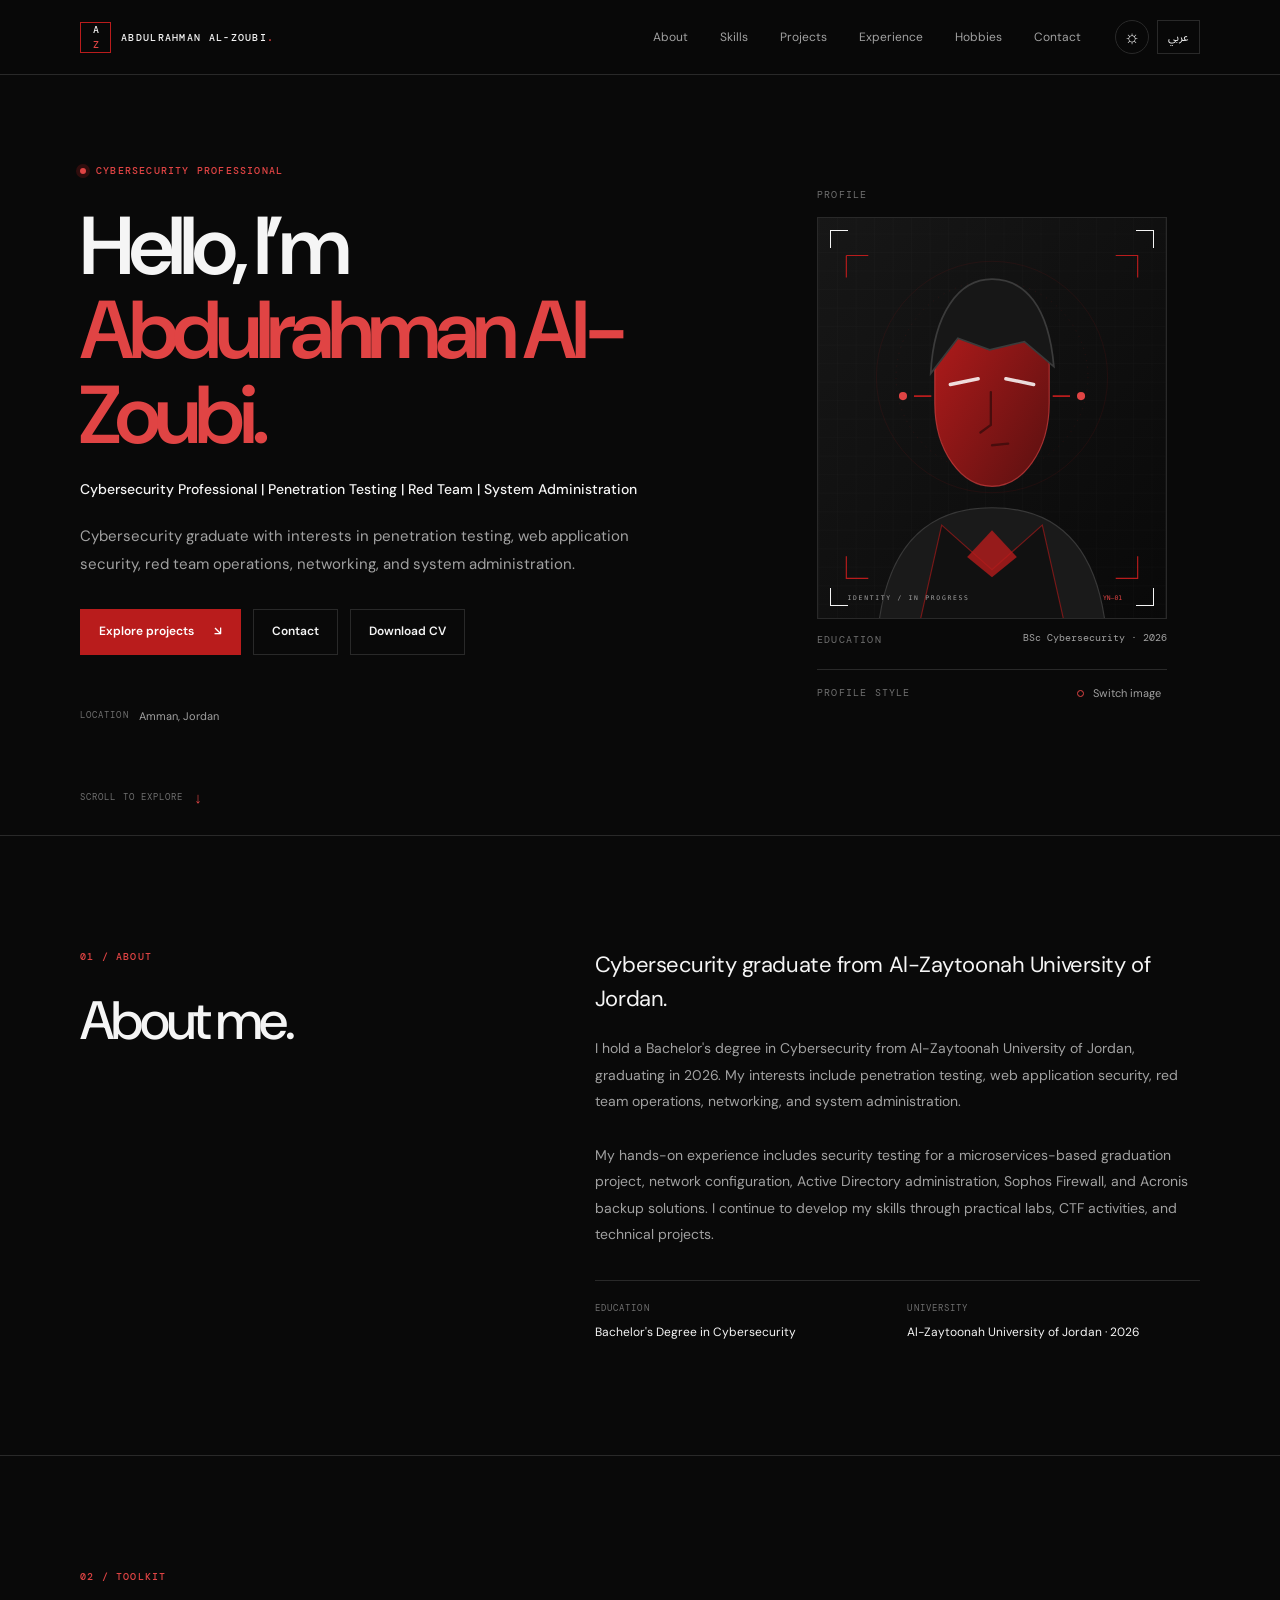
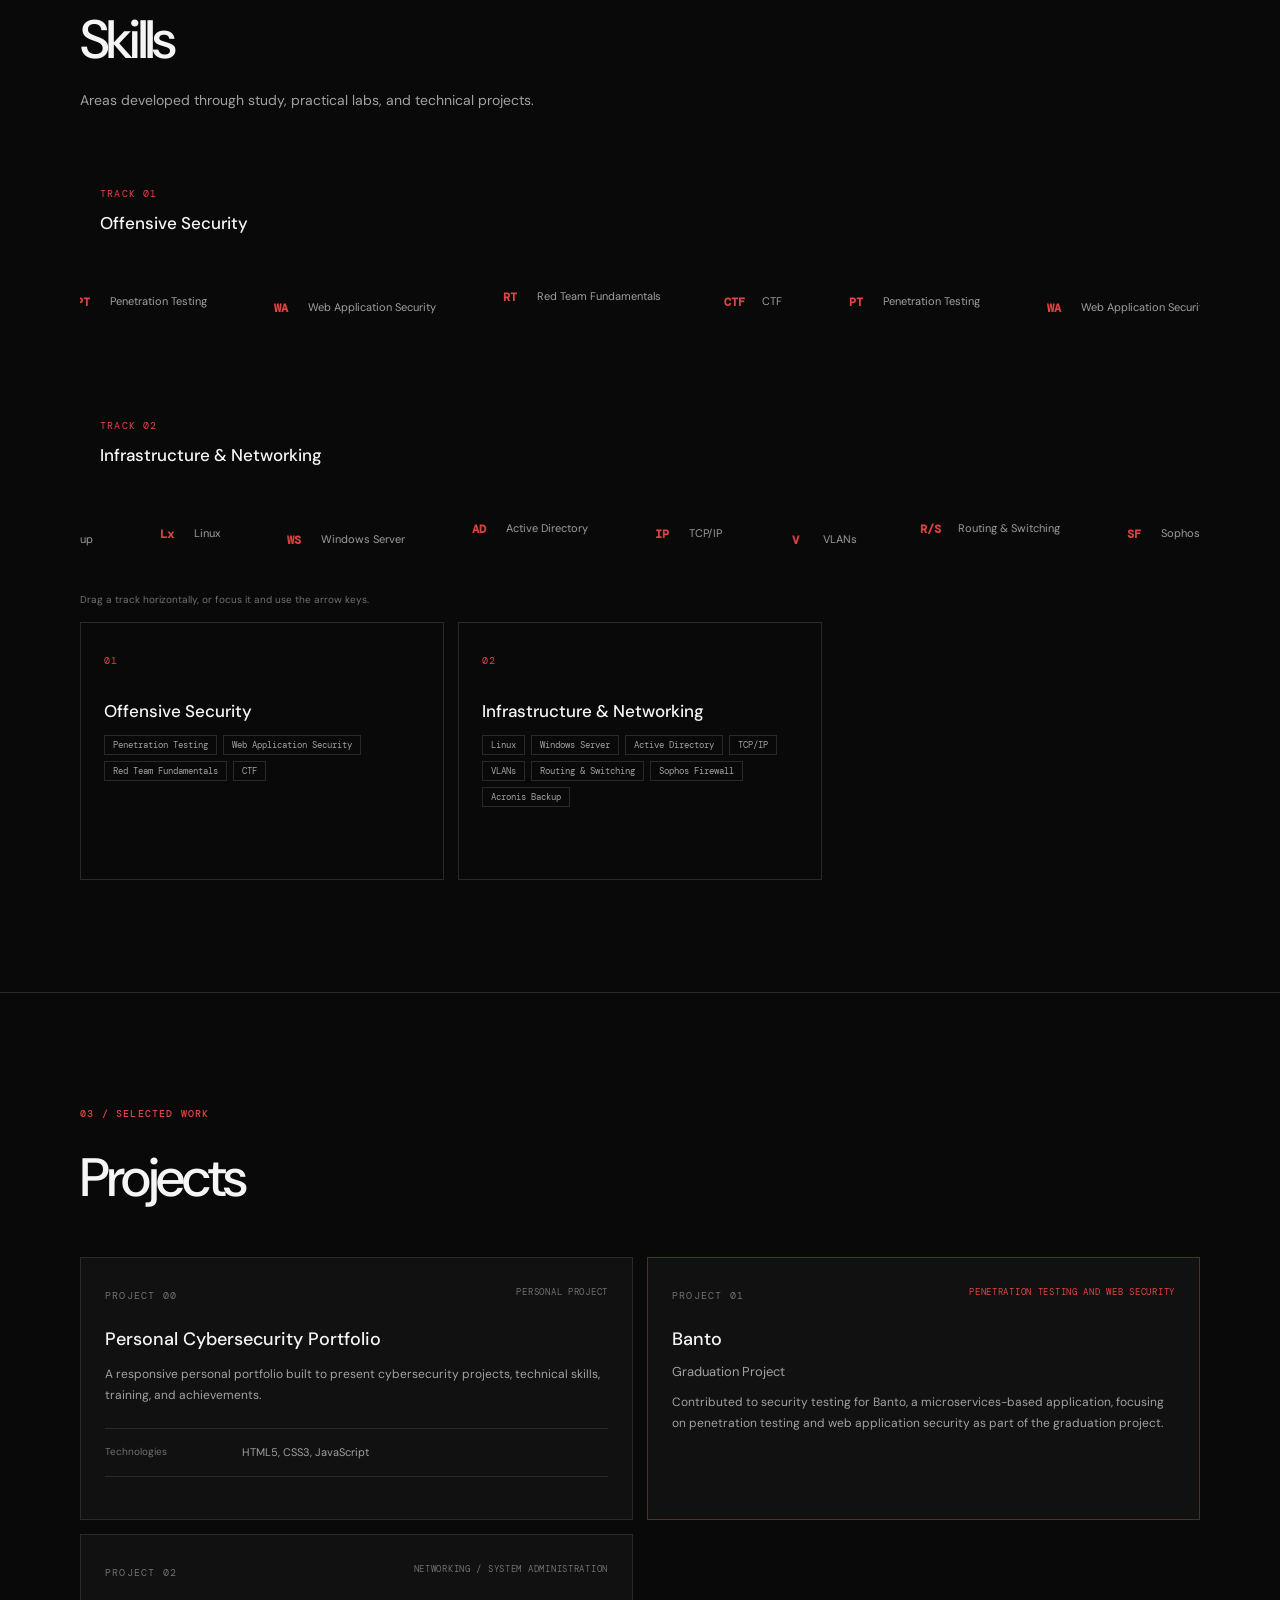
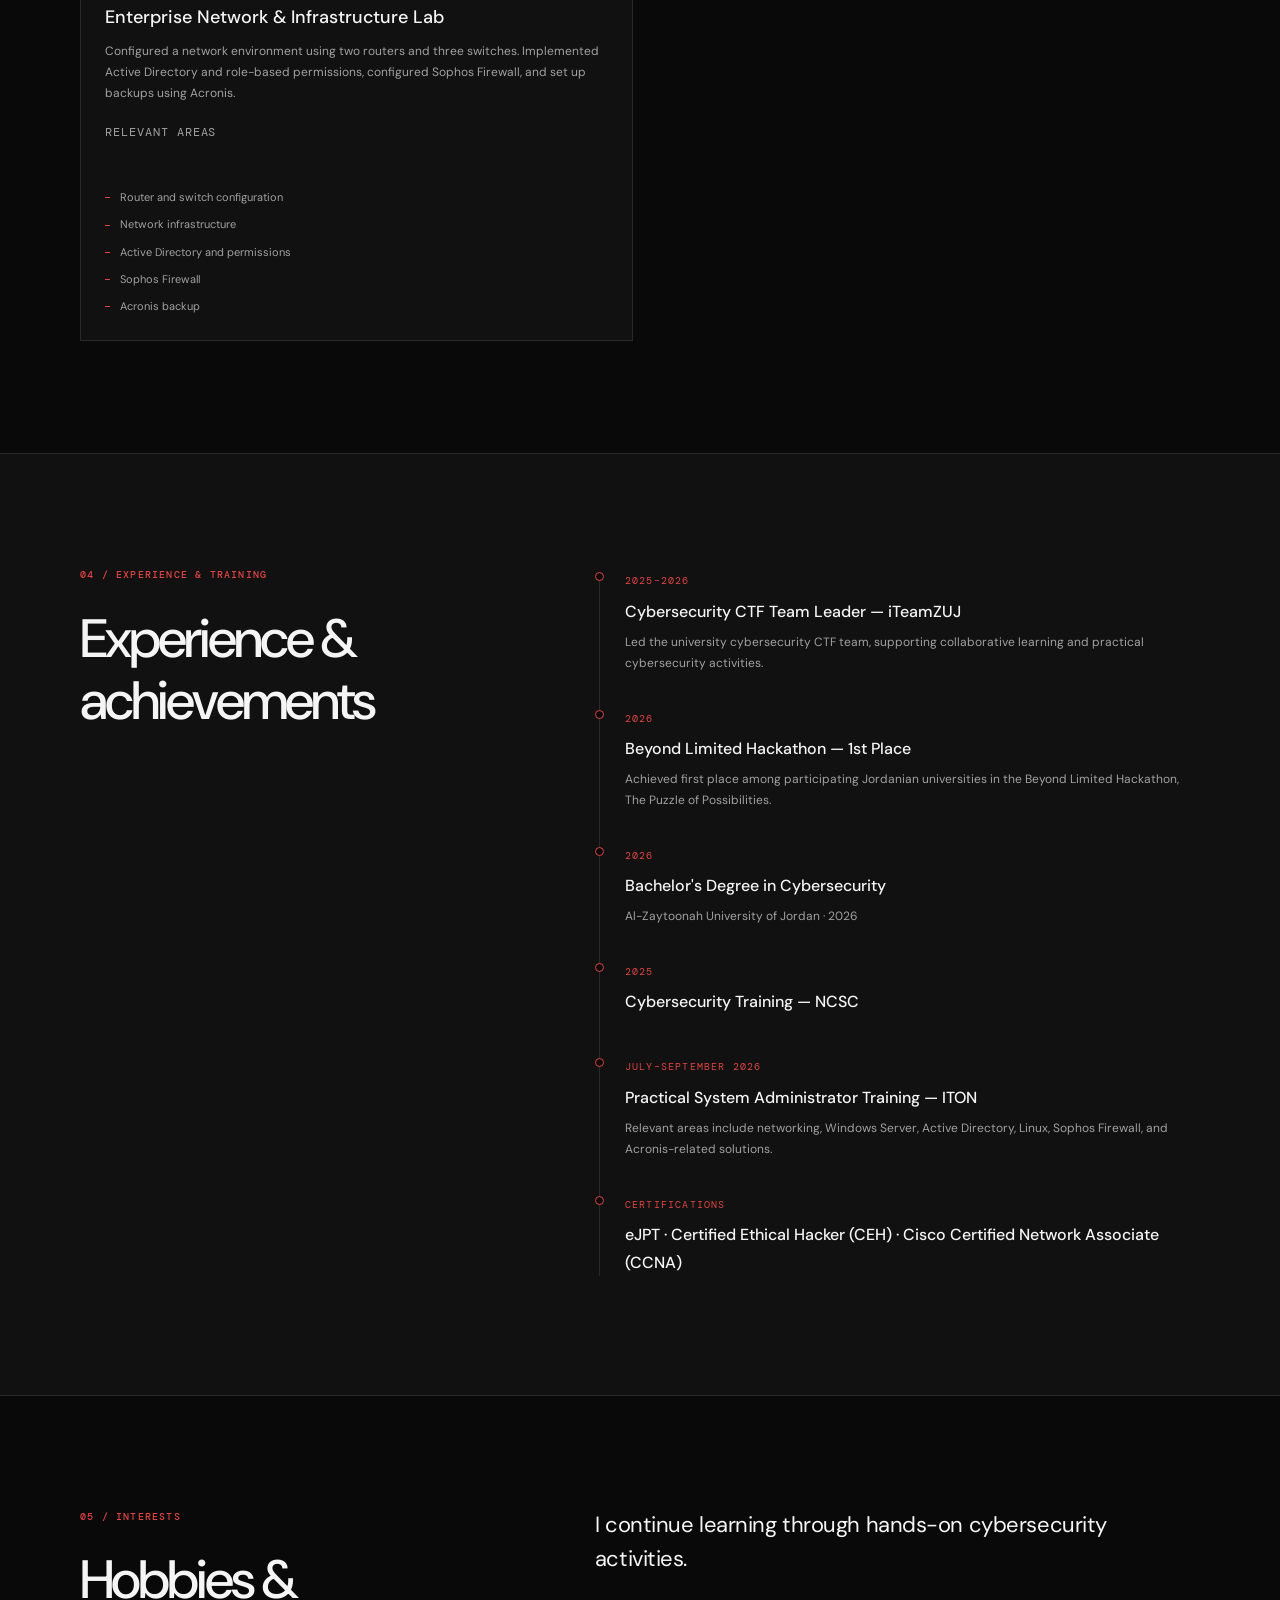
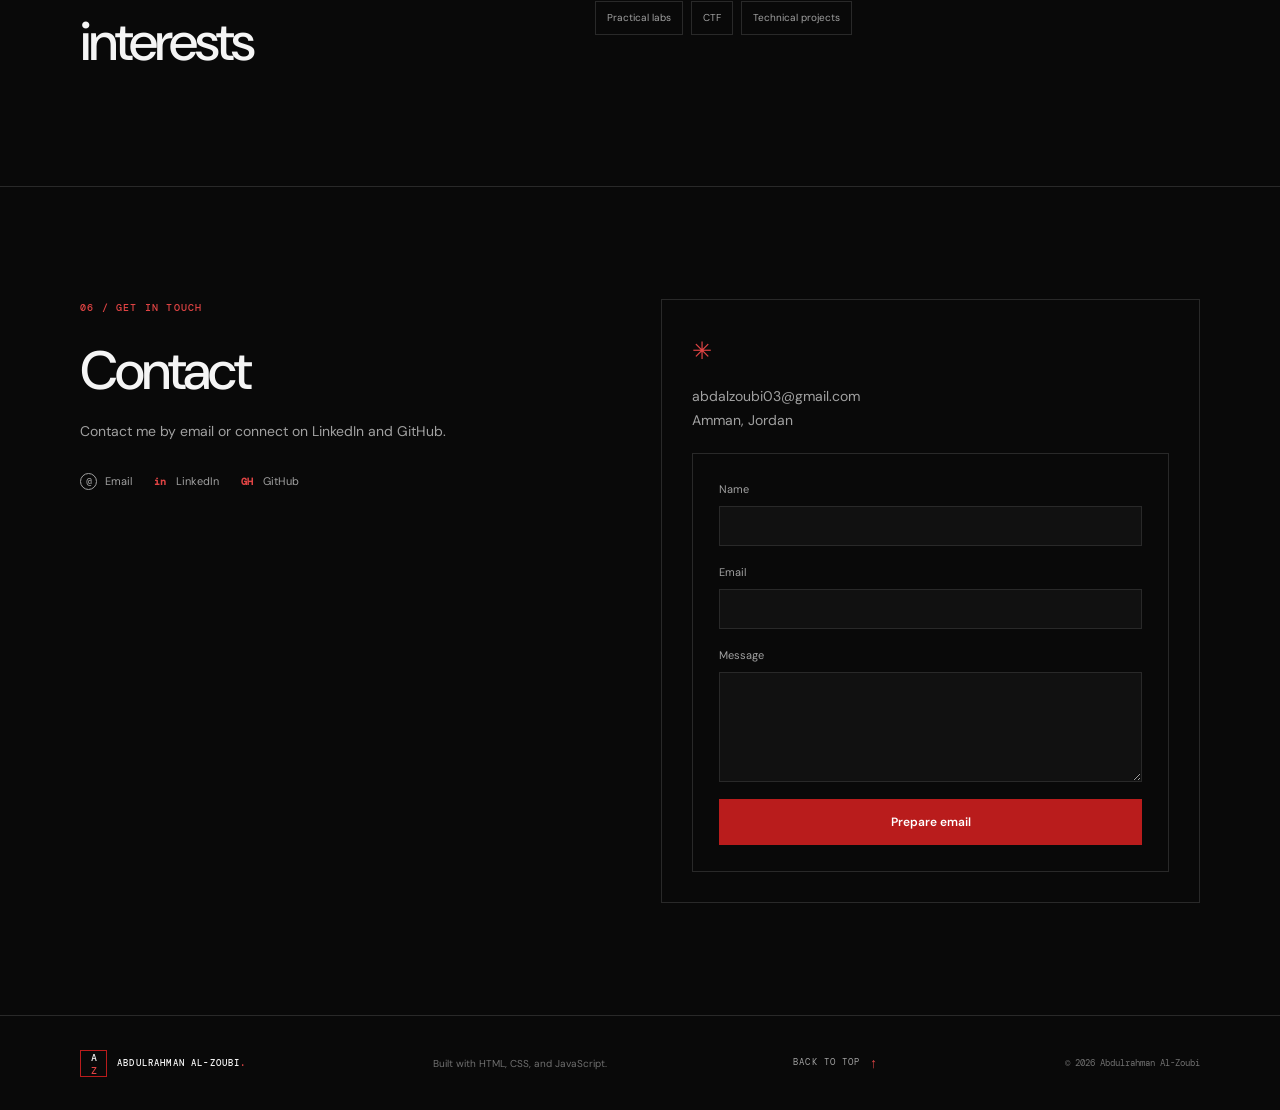
==== ex00/index.html @ 611a0368 "Update project files" ====
<!doctype html>
<html lang="en" dir="ltr" data-theme="dark">
<head>
  <meta charset="UTF-8"><meta name="viewport" content="width=device-width, initial-scale=1"><meta name="theme-color" content="#090909">
  <meta name="description" content="Abdulrahman Al-Zoubi — Cybersecurity Professional focused on penetration testing, red team, and system administration.">
  <title>Abdulrahman Al-Zoubi | Cybersecurity Professional</title>
  <link rel="preconnect" href="https://fonts.googleapis.com"><link rel="preconnect" href="https://fonts.gstatic.com" crossorigin>
  <link href="https://fonts.googleapis.com/css2?family=DM+Mono:wght@400;500&family=DM+Sans:wght@400;500;600;700&family=Noto+Sans+Arabic:wght@400;500;600;700&display=swap" rel="stylesheet"><link rel="stylesheet" href="style.css"><script src="script.js" defer></script>
</head>
<body>
  <a class="skip-link" href="#main" data-i18n="skip">Skip to content</a>
  <header class="site-header"><div class="container nav-wrap">
    <a class="brand" href="#home" aria-label="Abdulrahman Al-Zoubi, home" data-i18n-aria="homeLabel"><span class="brand-mark">A<span>Z</span></span><span class="brand-name">ABDULRAHMAN AL-ZOUBI<span class="brand-dot">.</span></span></a>
    <button class="menu-toggle" type="button" aria-expanded="false" aria-controls="primary-nav" aria-label="Open navigation"><span></span><span></span></button>
    <nav class="primary-nav" id="primary-nav" aria-label="Main navigation" data-i18n-aria="navLabel"><a href="#about" data-i18n="navAbout">About</a><a href="#skills" data-i18n="navSkills">Skills</a><a href="#projects" data-i18n="navProjects">Projects</a><a href="#experience" data-i18n="navExperience">Experience</a><a href="#hobbies" data-i18n="navHobbies">Hobbies</a><a href="#contact" data-i18n="navContact">Contact</a></nav>
    <div class="nav-actions"><button class="icon-button theme-toggle" type="button" aria-label="Switch color theme" title="Switch color theme"><span class="theme-icon" aria-hidden="true">☼</span></button><button class="language-toggle" type="button" aria-label="Switch language to Arabic"><span class="language-code">عربي</span></button></div>
  </div></header>
  <main id="main">
    <section class="hero section" id="home"><div class="container hero-grid"><div class="hero-copy">
      <p class="eyebrow"><span class="status-dot"></span><span data-i18n="heroEyebrow">CYBERSECURITY PROFESSIONAL</span></p>
      <h1><span data-i18n="heroHello">Hello, I’m</span><br><span class="accent-text">Abdulrahman Al-Zoubi<span class="accent-dot">.</span></span></h1>
      <p class="hero-role" data-i18n="heroRole">Cybersecurity Professional | Penetration Testing | Red Team | System Administration</p>
      <p class="hero-intro" data-i18n="heroIntro">Cybersecurity graduate with interests in penetration testing, web application security, red team operations, networking, and system administration.</p>
      <div class="hero-actions"><a class="button button-primary" href="#projects"><span data-i18n="ctaProjects">Explore projects</span><span aria-hidden="true">↘</span></a><a class="button button-quiet" href="#contact" data-i18n="ctaContact">Contact</a><a class="button button-quiet" href="assets/Abdulrahman_AlZoubi_CV.pdf" download data-i18n="ctaCv">Download CV</a></div>
      <div class="hero-meta"><span class="mono-label" data-i18n="locationLabel">LOCATION</span><span data-i18n="location">Amman, Jordan</span></div>
    </div><div class="hero-visual"><div class="visual-topline"><span class="mono-label">PROFILE</span></div><div class="portrait-frame"><span class="frame-corner corner-tl"></span><span class="frame-corner corner-tr"></span><span class="frame-corner corner-bl"></span><span class="frame-corner corner-br"></span><img class="profile-image" src="assets/avatar.svg" alt="Abstract geometric crimson cybersecurity avatar" data-i18n-alt="avatarAlt"></div><div class="visual-bottomline"><span class="mono-label" data-i18n="educationLabel">EDUCATION</span><span data-i18n="degreeShort">BSc Cybersecurity · 2026</span></div><div class="profile-controls" aria-label="Profile illustration controls" data-i18n-aria="profileControlsLabel"><span class="profile-controls-label mono-label" data-i18n="profileStyle">PROFILE STYLE</span><button class="profile-switch" type="button" aria-label="Change profile image" title="Change profile image"><span class="switch-indicator"></span><span data-i18n="switchImage">Switch image</span></button></div></div></div><a class="scroll-cue mono-label" href="#about"><span data-i18n="scroll">SCROLL TO EXPLORE</span><span aria-hidden="true">↓</span></a></section>
    <section class="section section-border" id="about"><div class="container section-grid"><div class="section-heading"><p class="eyebrow" data-i18n="aboutOverline">01 / ABOUT</p><h2 data-i18n="aboutTitle">About me.</h2></div><div class="section-content"><p class="lead" data-i18n="aboutLead">Cybersecurity graduate from Al-Zaytoonah University of Jordan.</p><p data-i18n="aboutBody">I hold a Bachelor's degree in Cybersecurity from Al-Zaytoonah University of Jordan, graduating in 2026. My interests include penetration testing, web application security, red team operations, networking, and system administration.<br><br>My hands-on experience includes security testing for a microservices-based graduation project, network configuration, Active Directory administration, Sophos Firewall, and Acronis backup solutions. I continue to develop my skills through practical labs, CTF activities, and technical projects.</p><div class="about-facts"><div><span class="fact-label mono-label" data-i18n="educationLabel">EDUCATION</span><span data-i18n="degree">Bachelor's Degree in Cybersecurity</span></div><div><span class="fact-label mono-label" data-i18n="universityLabel">UNIVERSITY</span><span data-i18n="university">Al-Zaytoonah University of Jordan · 2026</span></div></div></div></div></section>
    <section class="section section-border" id="skills"><div class="container"><div class="section-heading wide-heading"><p class="eyebrow" data-i18n="skillsOverline">02 / TOOLKIT</p><h2 data-i18n="skillsTitle">Skills</h2><p class="section-intro" data-i18n="skillsIntro">Areas developed through study, practical labs, and technical projects.</p></div>
      <div class="skill-track-group"><div class="track-heading"><div><span class="track-index mono-label">TRACK 01</span><h3 data-i18n="trackOffensive">Offensive Security</h3></div></div><div class="marquee-window" tabindex="0" role="region" aria-label="Offensive security skills" aria-description="Drag horizontally or use the left and right arrow keys." data-i18n-aria="marqueeOffensive" data-i18n-aria-description="marqueeHelp"><div class="marquee-track marquee-forward"><div class="marquee-loop"><ul class="marquee-items"><li><span class="tool-mark" aria-hidden="true">PT</span><span data-i18n="skillPentest">Penetration Testing</span></li><li><span class="tool-mark" aria-hidden="true">WA</span><span data-i18n="skillWeb">Web Application Security</span></li><li><span class="tool-mark" aria-hidden="true">RT</span><span data-i18n="skillRedTeam">Red Team Fundamentals</span></li><li><span class="tool-mark" aria-hidden="true">CTF</span><span>CTF</span></li></ul><ul class="marquee-items" aria-hidden="true"><li><span class="tool-mark">PT</span><span data-i18n="skillPentest">Penetration Testing</span></li><li><span class="tool-mark">WA</span><span data-i18n="skillWeb">Web Application Security</span></li><li><span class="tool-mark">RT</span><span data-i18n="skillRedTeam">Red Team Fundamentals</span></li><li><span class="tool-mark">CTF</span><span>CTF</span></li></ul></div></div></div></div>
      <div class="skill-track-group"><div class="track-heading"><div><span class="track-index mono-label">TRACK 02</span><h3 data-i18n="trackInfrastructure">Infrastructure &amp; Networking</h3></div></div><div class="marquee-window" tabindex="0" role="region" aria-label="Infrastructure and networking skills" aria-description="Drag horizontally or use the left and right arrow keys." data-i18n-aria="marqueeInfrastructure" data-i18n-aria-description="marqueeHelp"><div class="marquee-track marquee-reverse"><div class="marquee-loop"><ul class="marquee-items"><li><span class="tool-mark" aria-hidden="true">Lx</span><span>Linux</span></li><li><span class="tool-mark" aria-hidden="true">WS</span><span>Windows Server</span></li><li><span class="tool-mark" aria-hidden="true">AD</span><span>Active Directory</span></li><li><span class="tool-mark" aria-hidden="true">IP</span><span>TCP/IP</span></li><li><span class="tool-mark" aria-hidden="true">V</span><span>VLANs</span></li><li><span class="tool-mark" aria-hidden="true">R/S</span><span data-i18n="routing">Routing &amp; Switching</span></li><li><span class="tool-mark" aria-hidden="true">SF</span><span>Sophos Firewall</span></li><li><span class="tool-mark" aria-hidden="true">AC</span><span>Acronis Backup</span></li></ul><ul class="marquee-items" aria-hidden="true"><li><span class="tool-mark">Lx</span><span>Linux</span></li><li><span class="tool-mark">WS</span><span>Windows Server</span></li><li><span class="tool-mark">AD</span><span>Active Directory</span></li><li><span class="tool-mark">IP</span><span>TCP/IP</span></li><li><span class="tool-mark">V</span><span>VLANs</span></li><li><span class="tool-mark">R/S</span><span data-i18n="routing">Routing &amp; Switching</span></li><li><span class="tool-mark">SF</span><span>Sophos Firewall</span></li><li><span class="tool-mark">AC</span><span>Acronis Backup</span></li></ul></div></div></div></div><p class="marquee-help" data-i18n="marqueeVisibleHelp">Drag a track horizontally, or focus it and use the arrow keys.</p><div class="skill-grid"><article class="skill-card"><span class="card-number mono-label">01</span><h3 data-i18n="trackOffensive">Offensive Security</h3><ul class="tag-list"><li data-i18n="skillPentest">Penetration Testing</li><li data-i18n="skillWeb">Web Application Security</li><li data-i18n="skillRedTeam">Red Team Fundamentals</li><li>CTF</li></ul></article><article class="skill-card"><span class="card-number mono-label">02</span><h3 data-i18n="trackInfrastructure">Infrastructure &amp; Networking</h3><ul class="tag-list"><li>Linux</li><li>Windows Server</li><li>Active Directory</li><li>TCP/IP</li><li>VLANs</li><li data-i18n="routing">Routing &amp; Switching</li><li>Sophos Firewall</li><li>Acronis Backup</li></ul></article></div></div></section>
    <section class="section section-border" id="projects"><div class="container"><div class="section-heading wide-heading"><p class="eyebrow" data-i18n="projectsOverline">03 / SELECTED WORK</p><h2 data-i18n="projectsTitle">Projects</h2></div><div class="project-grid">
      <article class="project-card"><div class="project-card-top"><span class="project-id mono-label">PROJECT 00</span><span class="project-status" data-i18n="personalProject">PERSONAL PROJECT</span></div><h3 data-i18n="portfolioProject">Personal Cybersecurity Portfolio</h3><p data-i18n="portfolioDescription">A responsive personal portfolio built to present cybersecurity projects, technical skills, training, and achievements.</p><dl class="project-details"><div><dt data-i18n="technologyLabel">Technologies</dt><dd>HTML5, CSS3, JavaScript</dd></div></dl></article>
      <article class="project-card project-card-featured"><div class="project-card-top"><span class="project-id mono-label">PROJECT 01</span><span class="project-status project-current" data-i18n="bantoCategory">PENETRATION TESTING AND WEB SECURITY</span></div><h3>Banto <span class="project-subtitle" data-i18n="graduationProject">Graduation Project</span></h3><p data-i18n="bantoDescription">Contributed to security testing for Banto, a microservices-based application, focusing on penetration testing and web application security as part of the graduation project.</p></article>
      <article class="project-card"><div class="project-card-top"><span class="project-id mono-label">PROJECT 02</span><span class="project-status" data-i18n="networkCategory">NETWORKING / SYSTEM ADMINISTRATION</span></div><h3 data-i18n="networkProjectTitle">Enterprise Network &amp; Infrastructure Lab</h3><p data-i18n="networkDescription">Configured a network environment using two routers and three switches. Implemented Active Directory and role-based permissions, configured Sophos Firewall, and set up backups using Acronis.</p><p class="project-label" data-i18n="projectHighlights">Relevant areas</p><ul class="project-highlights"><li data-i18n="routerHighlight">Router and switch configuration</li><li data-i18n="infrastructureHighlight">Network infrastructure</li><li data-i18n="directoryHighlight">Active Directory and permissions</li><li>Sophos Firewall</li><li>Acronis backup</li></ul></article>
    </div></div></section>
    <section class="section section-border section-muted" id="experience"><div class="container section-grid"><div class="section-heading"><p class="eyebrow" data-i18n="journeyOverline">04 / EXPERIENCE &amp; TRAINING</p><h2 data-i18n="journeyTitle">Experience &amp; achievements</h2></div><div class="section-content journey-content">
      <div class="journey-block"><span class="journey-marker"></span><div><span class="journey-date mono-label">2025–2026</span><h3 data-i18n="ctfTitle">Cybersecurity CTF Team Leader — iTeamZUJ</h3><p data-i18n="ctfDescription">Led the university cybersecurity CTF team, supporting collaborative learning and practical cybersecurity activities.</p></div></div>
      <div class="journey-block"><span class="journey-marker"></span><div><span class="journey-date mono-label">2026</span><h3 data-i18n="hackathonTitle">Beyond Limited Hackathon — 1st Place</h3><p data-i18n="hackathonDescription">Achieved first place among participating Jordanian universities in the Beyond Limited Hackathon, The Puzzle of Possibilities.</p></div></div>
      <div class="journey-block"><span class="journey-marker"></span><div><span class="journey-date mono-label">2026</span><h3 data-i18n="degree">Bachelor's Degree in Cybersecurity</h3><p data-i18n="university">Al-Zaytoonah University of Jordan</p></div></div>
      <div class="journey-block"><span class="journey-marker"></span><div><span class="journey-date mono-label">2025</span><h3 data-i18n="ncscTitle">Cybersecurity Training — NCSC</h3></div></div>
      <div class="journey-block"><span class="journey-marker"></span><div><span class="journey-date mono-label">JULY–SEPTEMBER 2026</span><h3 data-i18n="itonTitle">Practical System Administrator Training — ITON</h3><p data-i18n="itonDescription">Relevant areas include networking, Windows Server, Active Directory, Linux, Sophos Firewall, and Acronis-related solutions.</p></div></div>
      <div class="journey-block"><span class="journey-marker"></span><div><span class="journey-date mono-label" data-i18n="certifications">CERTIFICATIONS</span><h3>eJPT · Certified Ethical Hacker (CEH) · Cisco Certified Network Associate (CCNA)</h3></div></div>
    </div></div></section>
    <section class="section section-border" id="hobbies"><div class="container section-grid"><div class="section-heading"><p class="eyebrow" data-i18n="hobbiesOverline">05 / INTERESTS</p><h2 data-i18n="hobbiesTitle">Hobbies &amp; interests</h2></div><div class="section-content"><p class="lead" data-i18n="hobbiesLead">I continue learning through hands-on cybersecurity activities.</p><div class="interest-list"><span data-i18n="hobbyLabs">Practical labs</span><span>CTF</span><span data-i18n="hobbyProjects">Technical projects</span></div></div></div></section>
    <section class="section section-border contact-section" id="contact"><div class="container contact-grid"><div class="contact-copy"><p class="eyebrow" data-i18n="contactOverline">06 / GET IN TOUCH</p><h2 data-i18n="contactTitle">Contact</h2><p data-i18n="contactIntro">Contact me by email or connect on LinkedIn and GitHub.</p><div class="social-links"><a href="mailto:abdalzoubi03@gmail.com"><span class="email-mark" aria-hidden="true">@</span><span>Email</span></a><a href="https://linkedin.com/in/abdulrahman-alzoubi-97ab2528b" target="_blank" rel="noopener noreferrer"><span class="social-mark" aria-hidden="true">in</span><span>LinkedIn</span></a><a href="https://github.com/AbdulrahmanAlzoubi" target="_blank" rel="noopener noreferrer"><span class="social-mark" aria-hidden="true">GH</span><span>GitHub</span></a></div></div><div class="contact-panel"><span class="panel-mark" aria-hidden="true">✳</span><p><a href="mailto:abdalzoubi03@gmail.com">abdalzoubi03@gmail.com</a><br><span data-i18n="location">Amman, Jordan</span></p><form class="contact-form" id="contact-form"><div class="form-row"><label for="contact-name" data-i18n="formName">Name</label><input id="contact-name" name="name" autocomplete="name" required></div><div class="form-row"><label for="contact-email" data-i18n="formEmail">Email</label><input id="contact-email" name="email" type="email" autocomplete="email" required></div><div class="form-row"><label for="contact-message" data-i18n="formMessage">Message</label><textarea id="contact-message" name="message" required></textarea></div><button class="button button-primary form-submit" type="submit" data-i18n="formSend">Prepare email</button></form></div></div></section>
  </main>
  <footer class="site-footer"><div class="container footer-inner"><a class="brand footer-brand" href="#home"><span class="brand-mark">A<span>Z</span></span><span class="brand-name">ABDULRAHMAN AL-ZOUBI<span class="brand-dot">.</span></span></a><p data-i18n="footerText">Built with HTML, CSS, and JavaScript.</p><a class="back-top mono-label" href="#home"><span data-i18n="backTop">BACK TO TOP</span><span aria-hidden="true">↑</span></a><span class="copyright">© <span id="current-year"></span> Abdulrahman Al-Zoubi</span></div></footer>
</body></html>
---- ex00/style.css ----
:root {
  color-scheme: dark;
  --bg: #090909;
  --surface: #111111;
  --surface-raised: #1a1a1a;
  --text: #f5f5f5;
  --muted: #a1a1a1;
  --dim: #707070;
  --accent: #b91c1c;
  --accent-bright: #e04444;
  --border: #292929;
  --font-body: "DM Sans", "Noto Sans Arabic", sans-serif;
  --font-mono: "DM Mono", monospace;
  --container: 1120px;
}

html[data-theme="light"] {
  color-scheme: light;
  --bg: #f5f3f0;
  --surface: #ffffff;
  --surface-raised: #eeeae6;
  --text: #171717;
  --muted: #57534e;
  --dim: #77716a;
  --accent: #a71919;
  --accent-bright: #c02b2b;
  --border: #ddd8d1;
}

* { box-sizing: border-box; }
html { scroll-behavior: smooth; scroll-padding-top: 84px; }
body { margin: 0; background: var(--bg); color: var(--text); font-family: var(--font-body); font-size: 15px; line-height: 1.75; transition: background-color .25s ease, color .25s ease; }
body, button, input, textarea { font-family: var(--font-body); }
button, a { -webkit-tap-highlight-color: transparent; }
a { color: inherit; text-decoration: none; }
button { color: inherit; }
::selection { color: #fff; background: var(--accent); }
.container { width: min(var(--container), calc(100% - 56px)); margin-inline: auto; }
.section { position: relative; padding-block: 112px; }
.section-border { border-top: 1px solid var(--border); }
.section-muted { background: var(--surface); }
.mono-label, .eyebrow { font-family: var(--font-mono); font-size: 10px; letter-spacing: .12em; }
.eyebrow { margin: 0 0 24px; color: var(--accent-bright); font-weight: 500; }
.accent-text { color: var(--accent-bright); }
.skip-link { position: fixed; top: 10px; left: 10px; z-index: 100; padding: 8px 14px; background: var(--accent); color: #fff; transform: translateY(-150%); }
.skip-link:focus { transform: translateY(0); }
:focus-visible { outline: 2px solid var(--accent-bright); outline-offset: 4px; }

.site-header { position: sticky; top: 0; z-index: 20; border-bottom: 1px solid var(--border); background: color-mix(in srgb, var(--bg) 93%, transparent); backdrop-filter: blur(14px); }
.nav-wrap { min-height: 74px; display: flex; align-items: center; justify-content: space-between; gap: 34px; }
.brand { display: inline-flex; align-items: center; gap: 10px; flex: 0 0 auto; }
.brand-mark { width: 31px; height: 31px; display: grid; place-items: center; border: 1px solid var(--accent); color: var(--text); font: 500 10px var(--font-mono); letter-spacing: -.1em; }
.brand-mark span { color: var(--accent-bright); }
.brand-name { font: 500 10px var(--font-mono); letter-spacing: .13em; }
.brand-dot, .accent-dot { color: var(--accent-bright); }
.primary-nav { display: flex; align-items: center; justify-content: center; gap: clamp(16px, 2.5vw, 34px); margin-inline-start: auto; }
.primary-nav a { color: var(--muted); font-size: 12px; transition: color .2s ease; }
.primary-nav a:hover, .primary-nav a:focus-visible { color: var(--text); }
.nav-actions { display: flex; align-items: center; gap: 8px; }
.icon-button, .language-toggle, .menu-toggle { border: 1px solid var(--border); background: transparent; cursor: pointer; transition: border-color .2s ease, color .2s ease, background .2s ease; }
.icon-button { display: grid; width: 34px; height: 34px; place-items: center; border-radius: 50%; }
.theme-icon { font-size: 18px; line-height: 1; }
.language-toggle { height: 34px; padding: 0 10px; font-size: 11px; }
.icon-button:hover, .language-toggle:hover { border-color: var(--accent); color: var(--accent-bright); }
.menu-toggle { display: none; }

.hero { min-height: min(760px, calc(100svh - 74px)); display: flex; align-items: center; padding-block: 72px 94px; }
.hero-grid { display: grid; grid-template-columns: 1.15fr .85fr; align-items: center; gap: clamp(56px, 11vw, 150px); }
.hero-copy { max-width: 640px; }
.hero-copy .eyebrow { display: flex; align-items: center; gap: 10px; }
.status-dot { width: 6px; height: 6px; border-radius: 50%; background: var(--accent-bright); box-shadow: 0 0 0 4px color-mix(in srgb, var(--accent) 22%, transparent); }
h1, h2, h3, p { margin-top: 0; }
h1 { margin-bottom: 20px; font-size: clamp(52px, 7vw, 82px); line-height: 1.03; letter-spacing: -.065em; font-weight: 600; }
.hero-role { display: flex; flex-wrap: wrap; gap: 9px; margin-bottom: 20px; color: var(--text); font-size: 14px; font-weight: 500; }
.role-divider { color: var(--accent-bright); }
.hero-intro { max-width: 550px; margin-bottom: 30px; color: var(--muted); font-size: 15px; line-height: 1.9; }
.hero-actions { display: flex; flex-wrap: wrap; gap: 12px; }
.button { display: inline-flex; min-height: 46px; align-items: center; justify-content: center; gap: 20px; border: 1px solid transparent; padding: 0 18px; font-size: 12px; font-weight: 600; cursor: pointer; transition: transform .2s ease, background-color .2s ease, border-color .2s ease; }
.button:hover { transform: translateY(-2px); }
.button-primary { background: var(--accent); color: #fff; }
.button-primary:hover { background: var(--accent-bright); }
.button-quiet { border-color: var(--border); color: var(--text); }
.button-quiet:hover { border-color: var(--muted); }
.hero-meta { display: flex; flex-wrap: wrap; align-items: center; gap: 10px; margin-top: 52px; color: var(--muted); font-size: 11px; }
.hero-meta .mono-label { color: var(--dim); font-size: 9px; }
.meta-separator { color: var(--accent-bright); }
.hero-visual { width: min(100%, 350px); justify-self: center; }
.visual-topline, .visual-bottomline { display: flex; justify-content: space-between; color: var(--dim); }
.visual-topline { margin-bottom: 13px; }
.visual-index { font: 10px var(--font-mono); }
.portrait-frame { position: relative; aspect-ratio: .87; overflow: hidden; border: 1px solid var(--border); background: var(--surface-raised); }
.profile-image { display: block; width: 100%; height: 100%; object-fit: cover; transition: opacity .2s ease, transform .45s ease; }
.portrait-frame:hover .profile-image { transform: scale(1.025); }
.frame-corner { position: absolute; z-index: 1; width: 18px; height: 18px; border-color: var(--accent-bright); }
.corner-tl { top: 12px; left: 12px; border-top: 1px solid; border-left: 1px solid; }
.corner-tr { top: 12px; right: 12px; border-top: 1px solid; border-right: 1px solid; }
.corner-bl { bottom: 12px; left: 12px; border-bottom: 1px solid; border-left: 1px solid; }
.corner-br { right: 12px; bottom: 12px; border-right: 1px solid; border-bottom: 1px solid; }
.portrait-caption { position: absolute; right: 17px; bottom: 18px; left: 17px; color: #fff; text-shadow: 0 1px 5px #000; }
.visual-bottomline { margin-top: 12px; }
.visual-bottomline span:last-child { color: var(--muted); font: 10px var(--font-mono); }
.profile-controls { display: flex; align-items: center; justify-content: space-between; margin-top: 21px; padding-top: 14px; border-top: 1px solid var(--border); }
.profile-controls-label { color: var(--dim); }
.profile-switch { display: inline-flex; align-items: center; gap: 9px; border: 0; background: none; color: var(--muted); font-size: 11px; cursor: pointer; }
.profile-switch:hover { color: var(--text); }
.switch-indicator { width: 7px; height: 7px; border: 1px solid var(--accent-bright); border-radius: 50%; }
.profile-switch[aria-pressed="true"] .switch-indicator { background: var(--accent-bright); }
.scroll-cue { position: absolute; bottom: 24px; left: max(28px, calc((100% - var(--container)) / 2)); display: flex; gap: 10px; align-items: center; color: var(--dim); font-size: 9px; }
.scroll-cue span:last-child { color: var(--accent-bright); font-size: 15px; }

.section-grid { display: grid; grid-template-columns: .78fr 1.22fr; gap: clamp(40px, 10vw, 140px); }
.section-heading h2, .wide-heading h2, .beyond-grid h2, .contact-copy h2 { margin: 0; font-size: clamp(36px, 5vw, 54px); line-height: 1.15; letter-spacing: -.055em; font-weight: 500; }
.section-content { max-width: 650px; }
.lead { margin-bottom: 19px; color: var(--text); font-size: clamp(18px, 2.1vw, 22px); line-height: 1.55; letter-spacing: -.02em; }
.section-content > p:not(.lead), .beyond-grid > div > p:not(.lead) { color: var(--muted); font-size: 14px; line-height: 1.9; }
.about-facts { display: grid; grid-template-columns: 1fr 1fr; gap: 20px; margin-top: 32px; padding-top: 20px; border-top: 1px solid var(--border); }
.about-facts div { display: grid; gap: 5px; color: var(--text); font-size: 12px; }
.fact-label { color: var(--dim); font-size: 9px; }
.about-interests { margin-top: 24px; }
.wide-heading { max-width: 650px; margin-bottom: 48px; }
.wide-heading .section-intro { max-width: 570px; margin: 17px 0 0; color: var(--muted); font-size: 14px; }
.skill-grid { display: grid; grid-template-columns: repeat(3, 1fr); gap: 14px; }
.skill-card { min-height: 258px; padding: 23px; border: 1px solid var(--border); background: var(--bg); transition: border-color .2s ease, transform .2s ease; }
.skill-card:hover { transform: translateY(-3px); border-color: color-mix(in srgb, var(--accent) 65%, var(--border)); }
.card-number { color: var(--accent-bright); }
.skill-card h3 { margin: 24px 0 9px; font-size: 17px; font-weight: 500; }
.skill-card p { min-height: 68px; margin-bottom: 18px; color: var(--muted); font-size: 12px; line-height: 1.75; }
.tag-list { display: flex; flex-wrap: wrap; gap: 6px; margin: 0; padding: 0; list-style: none; }
.tag-list li { padding: 3px 8px; border: 1px solid var(--border); color: var(--muted); font: 9px var(--font-mono); }
.skills-note { display: flex; gap: 10px; align-items: center; margin: 20px 0 0; color: var(--dim); font-size: 11px; }
.note-mark { display: inline-grid; width: 16px; height: 16px; place-items: center; border: 1px solid var(--border); border-radius: 50%; font: 10px var(--font-mono); }
.skill-track-group { margin-top: 32px; overflow: hidden; }
.track-heading { display: flex; align-items: center; justify-content: space-between; gap: 18px; padding: 18px 20px 14px; }
.track-heading h3 { margin: 4px 0 0; font-size: 17px; font-weight: 500; }
.track-index { color: var(--accent-bright); }
.candidate-label { color: var(--dim); font: 9px var(--font-mono); letter-spacing: .07em; text-align: end; }
.marquee-window { overflow: hidden; padding-block: 8px 18px; cursor: grab; touch-action: pan-y; user-select: none; -webkit-user-select: none; }
.marquee-window.is-dragging { cursor: grabbing; }
.marquee-window { background: transparent; border: 0; }
.marquee-window.is-dragging { user-select: none; -webkit-user-select: none; }
.marquee-window:focus-visible { outline-offset: -3px; }
.marquee-track { width: max-content; }
.marquee-loop { display: flex; width: max-content; will-change: transform; }
.marquee-items { display: flex; flex: 0 0 auto; align-items: center; gap: 48px; margin: 0; padding: 0 24px; list-style: none; }
.marquee-items li { min-width: 0; height: 82px; display: flex; align-items: center; gap: 12px; padding: 0 5px; color: var(--muted); font-size: 11px; white-space: nowrap; }
.marquee-items li:nth-child(3n) { transform: translateY(-5px); }
.marquee-items li:nth-child(3n + 2) { transform: translateY(6px); }
.marquee-items img, .tool-mark { width: 31px; height: 31px; flex: 0 0 31px; object-fit: contain; pointer-events: none; -webkit-user-drag: none; }
.marquee-items li:nth-child(2n) img { width: 25px; height: 25px; flex-basis: 25px; }
.marquee-items li:nth-child(3n) img { width: 36px; height: 36px; flex-basis: 36px; }
.tool-mark { display: grid; place-items: center; border: 0; color: var(--accent-bright); font: 600 12px var(--font-mono); }
.marquee-help { margin: -2px 0 14px; color: var(--dim); font-size: 10px; }
.skills-evidence { margin-top: 28px; padding-top: 16px; border-top: 1px solid var(--border); }
.skills-evidence h3 { margin: 0 0 8px; font-size: 13px; font-weight: 500; }
.confirmed-tech-list { display: flex; flex-wrap: wrap; gap: 14px 24px; margin: 0; padding: 0; list-style: none; }
.confirmed-tech-list li { color: var(--text); font: 11px var(--font-mono); }
.skills-evidence p { margin: 10px 0 0; color: var(--dim); font-size: 10px; }
.project-list { border-top: 1px solid var(--border); }
.project-row { display: grid; grid-template-columns: 130px 1fr auto; gap: 24px; align-items: start; padding: 28px 0; border-bottom: 1px solid var(--border); transition: padding .2s ease; }
.project-row:hover { padding-inline: 8px; }
.project-id { padding-top: 5px; color: var(--dim); }
.project-info h3 { margin: 0 0 6px; font-size: 18px; font-weight: 500; }
.project-info p { max-width: 640px; margin: 0 0 14px; color: var(--muted); font-size: 12px; }
.project-status { max-width: 62%; padding-top: 4px; color: var(--dim); font: 9px/1.5 var(--font-mono); letter-spacing: .08em; text-align: end; }
.project-current { color: var(--accent-bright); }
.project-grid { display: grid; grid-template-columns: repeat(2, minmax(0, 1fr)); gap: 14px; }
.project-card { min-width: 0; padding: 24px; border: 1px solid var(--border); background: var(--surface); transition: border-color .2s ease, transform .2s ease; }
.project-card:hover { transform: translateY(-3px); border-color: color-mix(in srgb, var(--accent) 65%, var(--border)); }
.project-card-featured { border-color: color-mix(in srgb, var(--accent) 45%, var(--border)); }
.project-card-top { display: flex; align-items: flex-start; justify-content: space-between; gap: 16px; margin-bottom: 20px; }
.project-card h3 { margin: 0 0 8px; font-size: 18px; font-weight: 500; }
.project-card > p { min-height: 44px; margin: 0 0 20px; color: var(--muted); font-size: 12px; }
.project-details { display: grid; gap: 12px; margin: 0 0 18px; padding: 14px 0; border-block: 1px solid var(--border); }
.project-details div { display: grid; grid-template-columns: 125px 1fr; gap: 12px; }
.project-details dt { color: var(--dim); font-size: 10px; }
.project-details dd { margin: 0; color: var(--muted); font-size: 11px; }
.project-links { display: flex; flex-wrap: wrap; gap: 12px; margin-top: 18px; color: var(--dim); font-size: 10px; }
.project-links a, .project-links span { text-decoration: underline; text-decoration-color: var(--border); text-underline-offset: 3px; }
.project-link-placeholder { text-decoration-style: dashed !important; }
.project-subtitle { display: block; margin-top: 5px; color: var(--muted); font-size: 13px; font-weight: 400; letter-spacing: 0; }
.project-highlights { display: grid; gap: 8px; margin: 0; padding: 0; list-style: none; }
.project-highlights li { position: relative; padding-inline-start: 15px; color: var(--muted); font-size: 11px; }
.project-highlights li::before { position: absolute; top: .85em; inset-inline-start: 0; width: 5px; height: 1px; background: var(--accent-bright); content: ""; }
.project-label { margin: 19px 0 8px; color: var(--dim); font: 9px var(--font-mono); letter-spacing: .08em; text-transform: uppercase; }
.journey-content { position: relative; }
.journey-content::before { position: absolute; top: 7px; bottom: 7px; left: 4px; width: 1px; background: var(--border); content: ""; }
.journey-block { position: relative; display: grid; grid-template-columns: 10px 1fr; gap: 20px; padding-bottom: 30px; }
.journey-block:last-child { padding-bottom: 0; }
.journey-marker { z-index: 1; width: 9px; height: 9px; margin-top: 6px; border: 1px solid var(--accent-bright); border-radius: 50%; background: var(--bg); }
.marker-empty { border-color: var(--dim); }
.journey-date { color: var(--accent-bright); }
.journey-block h3 { margin: 5px 0 6px; font-size: 16px; font-weight: 500; }
.journey-block p { margin: 0; color: var(--muted); font-size: 12px; }
.beyond-grid { display: grid; grid-template-columns: .9fr 1.1fr; gap: clamp(40px, 10vw, 140px); }
.beyond-grid h2 { max-width: 400px; }
.interest-list { display: flex; flex-wrap: wrap; gap: 8px; margin-top: 25px; }
.interest-list span { padding: 7px 11px; border: 1px solid var(--border); color: var(--muted); font-size: 10px; }

.contact-grid { display: grid; grid-template-columns: .9fr 1.1fr; gap: clamp(50px, 11vw, 150px); }
.contact-copy > p:not(.eyebrow) { max-width: 420px; margin: 17px 0 28px; color: var(--muted); font-size: 14px; }
.social-links { display: flex; flex-wrap: wrap; gap: 19px; }
.social-links a, .social-links .social-item { display: inline-flex; align-items: center; gap: 8px; color: var(--muted); font-size: 11px; }
.social-links img { width: 17px; height: 17px; object-fit: contain; }
.email-mark { display: inline-grid; width: 17px; height: 17px; place-items: center; border: 1px solid var(--muted); border-radius: 50%; font: 10px var(--font-mono); }
.social-links a:hover { color: var(--text); }
.social-mark { display: inline-grid; width: 17px; height: 17px; place-items: center; color: var(--accent-bright); font: 600 10px var(--font-mono); }
.contact-placeholder { margin-top: 20px; color: var(--dim); font-size: 11px; }
.contact-panel { display: flex; min-height: 230px; flex-direction: column; align-items: flex-start; justify-content: center; padding: 30px; border: 1px solid var(--border); background: var(--bg); }
.panel-mark { color: var(--accent-bright); font-size: 24px; }
.contact-panel p { max-width: 320px; margin: 12px 0 20px; color: var(--muted); font-size: 14px; }
.contact-form { width: 100%; padding: 26px; border: 1px solid var(--border); background: var(--bg); }
.form-row { display: grid; gap: 7px; margin-bottom: 17px; }
.form-row label { color: var(--muted); font-size: 11px; }
.form-row input, .form-row textarea { width: 100%; border: 1px solid var(--border); border-radius: 0; outline: 0; padding: 11px 12px; background: var(--surface); color: var(--text); font-size: 12px; transition: border-color .2s ease; }
.form-row textarea { min-height: 110px; resize: vertical; }
.form-row input:focus, .form-row textarea:focus { border-color: var(--accent); }
.form-row input::placeholder, .form-row textarea::placeholder { color: var(--dim); }
.form-submit { width: 100%; }
.form-note, .form-status { margin: 12px 0 0; color: var(--dim); font-size: 10px; line-height: 1.6; }
.form-status { color: var(--accent-bright); }
.site-footer { border-top: 1px solid var(--border); }
.footer-inner { min-height: 94px; display: flex; align-items: center; justify-content: space-between; gap: 20px; }
.footer-brand .brand-mark { width: 27px; height: 27px; }
.footer-brand .brand-name { font-size: 9px; }
.footer-inner > p { margin: 0; color: var(--dim); font-size: 10px; }
.back-top { display: inline-flex; align-items: center; gap: 9px; color: var(--muted); font-size: 9px; }
.back-top span:last-child { color: var(--accent-bright); font-size: 14px; }
.copyright { color: var(--dim); font: 9px var(--font-mono); }

[dir="rtl"] { --font-body: "Noto Sans Arabic", "DM Sans", sans-serif; }
[dir="rtl"] .hero-copy .eyebrow { flex-direction: row; }
[dir="rtl"] .hero-meta { direction: rtl; }
[dir="rtl"] .scroll-cue { right: max(28px, calc((100% - var(--container)) / 2)); left: auto; }
[dir="rtl"] .journey-content::before { right: 4px; left: auto; }
[dir="rtl"] .journey-block { grid-template-columns: 1fr 10px; }
[dir="rtl"] .journey-marker { grid-column: 2; grid-row: 1; }
[dir="rtl"] .journey-block > div { grid-column: 1; grid-row: 1; }
[dir="rtl"] .project-id, [dir="rtl"] .project-status, [dir="rtl"] .mono-label { letter-spacing: .04em; }
[dir="rtl"] .brand-name { letter-spacing: .04em; }
[dir="rtl"] .marquee-items { direction: rtl; }
[dir="rtl"] .track-heading { text-align: right; }
#about .section-content > p:not(.lead) { white-space: pre-line; }

@media (max-width: 850px) {
  .container { width: min(100% - 42px, var(--container)); }
  .nav-wrap { gap: 16px; }
  .primary-nav { gap: 16px; }
  .hero-grid { gap: 48px; }
  .section-grid, .beyond-grid, .contact-grid { gap: 48px; }
  .skill-grid { gap: 9px; }
  .skill-card { padding: 17px; }
  .project-row { grid-template-columns: 100px 1fr; }
  .project-status { grid-column: 2; }
  .project-grid { gap: 10px; }
  .project-card { padding: 18px; }
  .footer-inner { flex-wrap: wrap; padding-block: 22px; }
}

@media (max-width: 650px) {
  html { scroll-padding-top: 68px; }
  .container { width: calc(100% - 36px); }
  .section { padding-block: 78px; }
  .nav-wrap { min-height: 66px; }
  .menu-toggle { width: 34px; height: 34px; display: flex; flex-direction: column; align-items: center; justify-content: center; gap: 5px; margin-inline-start: auto; }
  .menu-toggle span { width: 14px; height: 1px; background: var(--text); }
  .primary-nav { position: absolute; top: 65px; right: 0; left: 0; display: none; align-items: stretch; gap: 0; padding: 10px 18px 16px; border-bottom: 1px solid var(--border); background: var(--bg); }
  .primary-nav.is-open { display: flex; flex-direction: column; }
  .primary-nav a { padding: 10px 0; border-bottom: 1px solid var(--border); font-size: 13px; }
  .primary-nav a:last-child { border-bottom: 0; }
  .nav-actions { gap: 6px; }
  .hero { min-height: unset; padding-block: 64px 88px; }
  .hero-grid { grid-template-columns: 1fr; gap: 48px; }
  h1 { font-size: clamp(52px, 14vw, 72px); }
  .hero-intro { font-size: 14px; }
  .hero-meta { margin-top: 32px; }
  .hero-visual { width: min(100%, 340px); }
  .scroll-cue { bottom: 24px; left: 18px; }
  .section-grid, .beyond-grid, .contact-grid { grid-template-columns: 1fr; gap: 30px; }
  .section-heading h2, .wide-heading h2, .beyond-grid h2, .contact-copy h2 { font-size: 42px; }
  .wide-heading { margin-bottom: 30px; }
  .skill-grid { grid-template-columns: 1fr; gap: 10px; }
  .skill-card { min-height: unset; padding: 21px; }
  .skill-card h3 { margin-top: 17px; }
  .skill-card p { min-height: unset; }
  .project-row { grid-template-columns: 1fr auto; gap: 9px 15px; padding: 22px 0; }
  .project-grid { grid-template-columns: 1fr; }
  .track-heading { align-items: flex-start; flex-direction: column; gap: 8px; padding-inline: 15px; }
  .candidate-label { text-align: start; }
  .marquee-items { gap: 32px; padding-inline: 18px; }
  .marquee-items li { height: 68px; font-size: 10px; }
  .marquee-items img, .tool-mark { width: 27px; height: 27px; flex-basis: 27px; }
  .project-id { grid-column: 1; }
  .project-status { grid-column: 2; grid-row: 1; }
  .project-info { grid-column: 1 / -1; }
  .project-info h3 { font-size: 16px; }
  .about-facts { gap: 12px; }
  .contact-form { padding: 19px; }
  .contact-panel { min-height: 190px; padding: 22px; }
  .footer-inner { display: grid; grid-template-columns: 1fr auto; gap: 15px; }
  .footer-inner > p { grid-column: 1 / -1; grid-row: 2; }
  .copyright { grid-column: 2; grid-row: 1; }
  .back-top { grid-column: 2; grid-row: 3; }
}

@media (prefers-reduced-motion: reduce) {
  html { scroll-behavior: auto; }
  .marquee-window { overflow-x: auto; }
  .marquee-items[aria-hidden="true"] { display: none; }
  *, *::before, *::after { transition-duration: .01ms !important; }
}
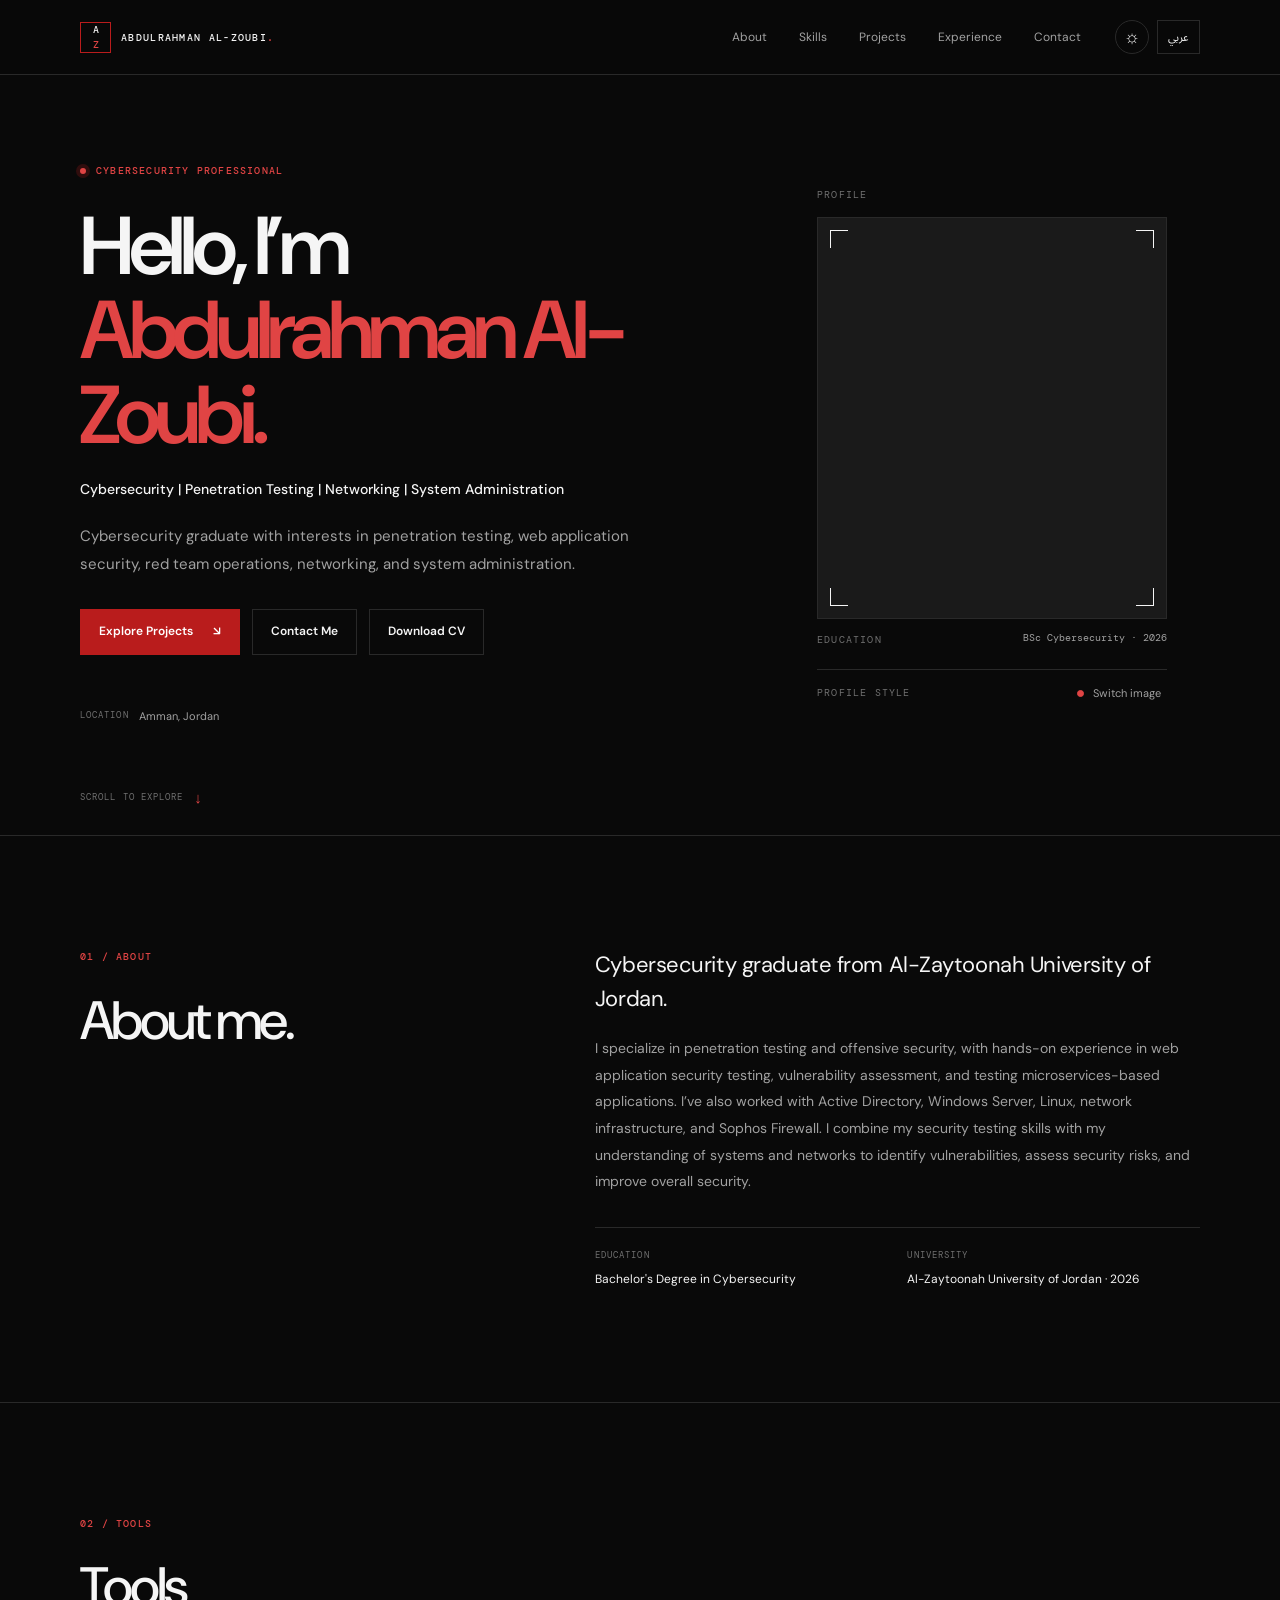
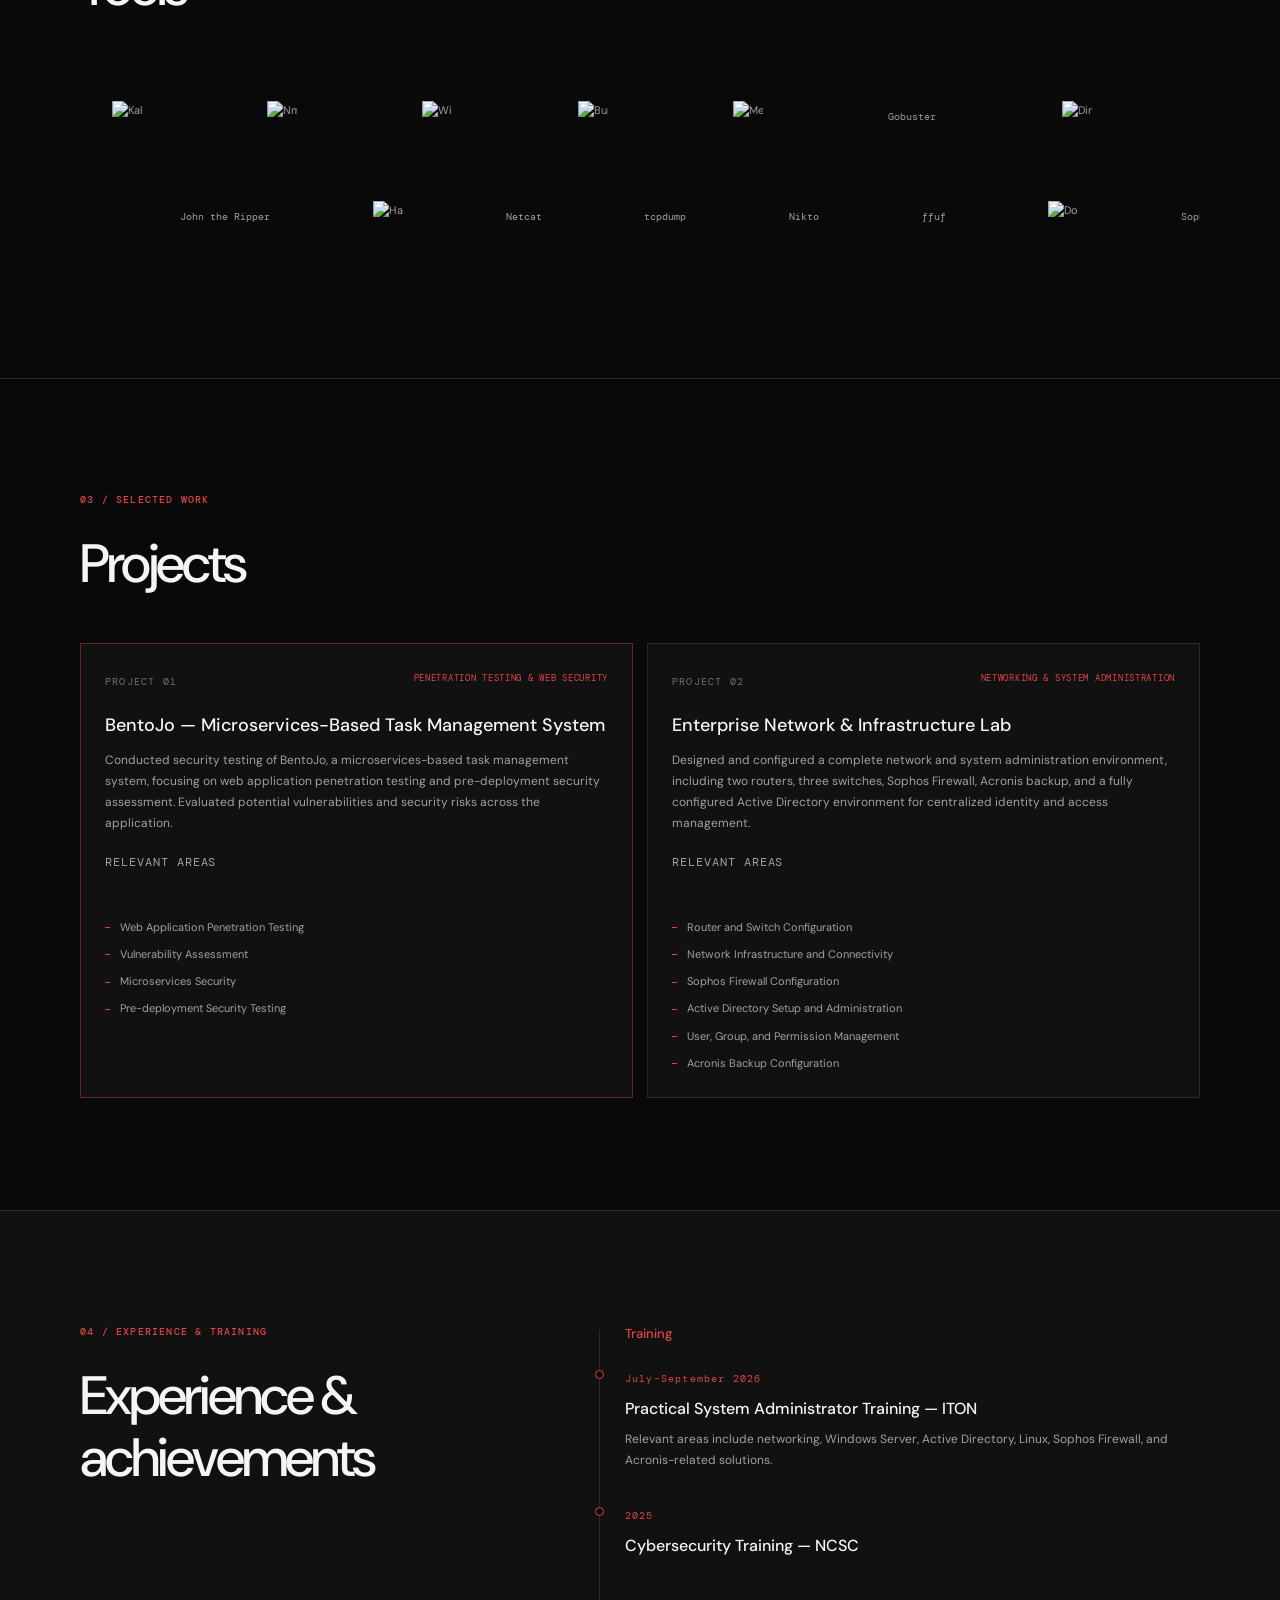
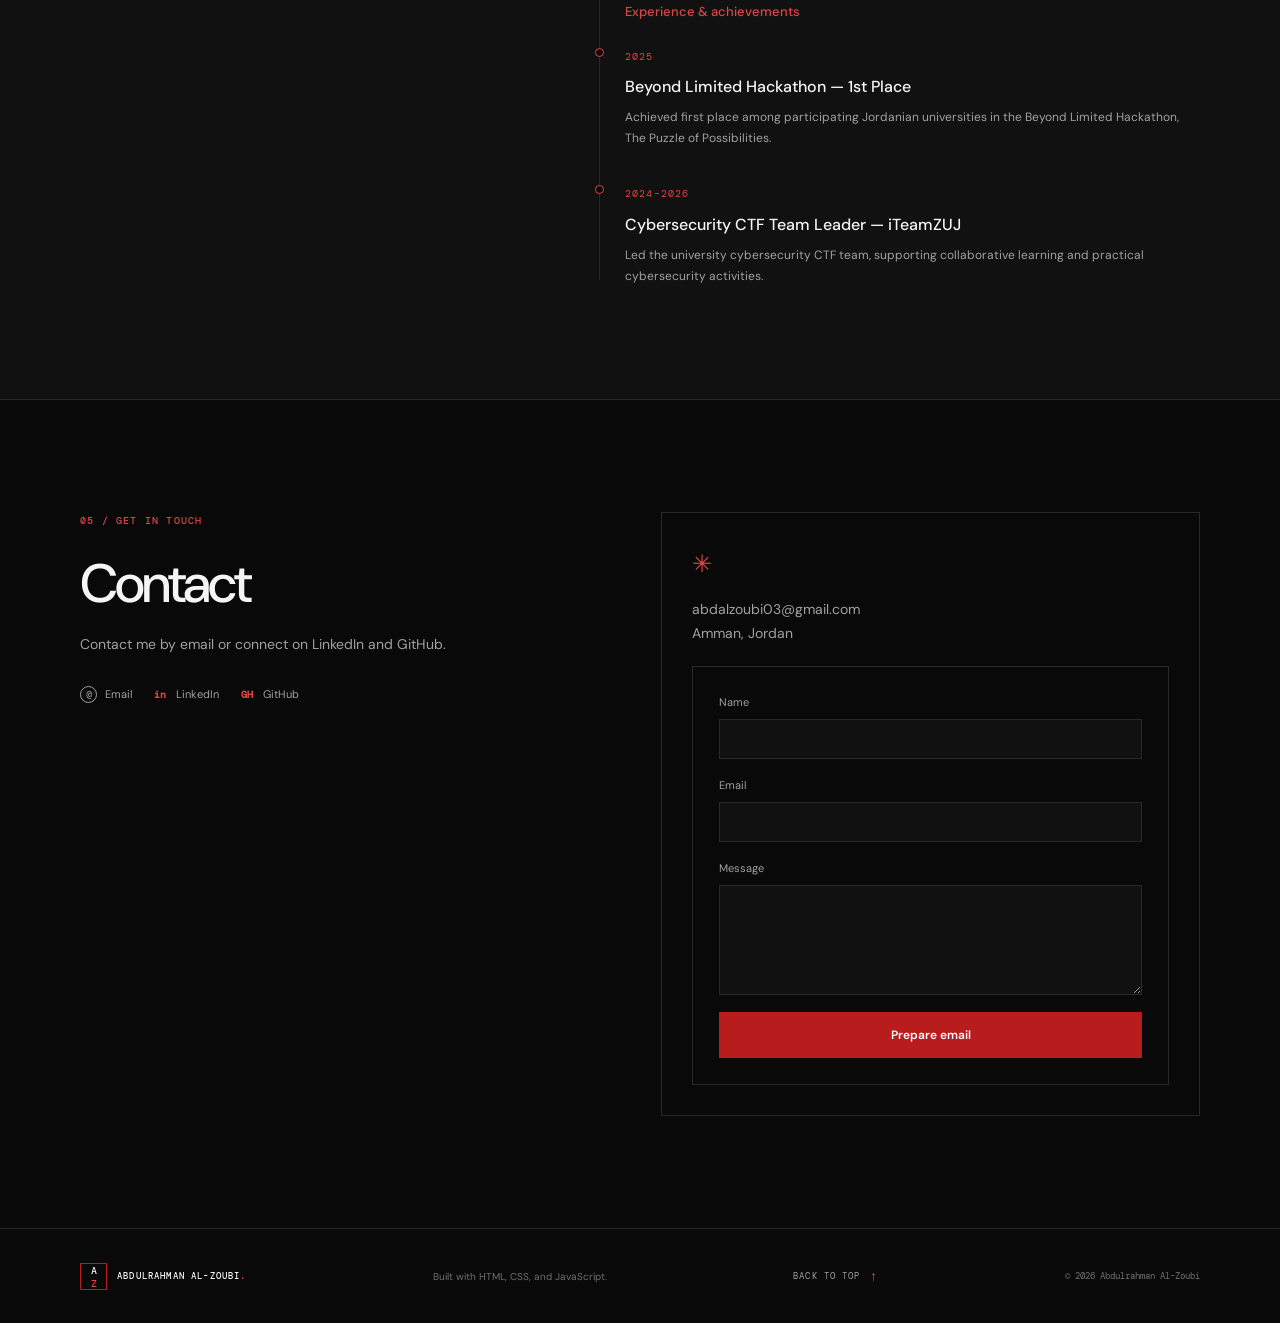
==== commit 0a2bc151: "Update portfolio" ====
--- a/ex00/index.html
+++ b/ex00/index.html
@@ -1,48 +1,581 @@
 <!doctype html>
 <html lang="en" dir="ltr" data-theme="dark">
+
 <head>
-  <meta charset="UTF-8"><meta name="viewport" content="width=device-width, initial-scale=1"><meta name="theme-color" content="#090909">
-  <meta name="description" content="Abdulrahman Al-Zoubi — Cybersecurity Professional focused on penetration testing, red team, and system administration.">
+  <meta charset="UTF-8">
+  <meta name="viewport" content="width=device-width, initial-scale=1">
+  <meta name="theme-color" content="#090909">
+
+  <meta name="description"
+    content="Abdulrahman Al-Zoubi — Cybersecurity Professional focused on penetration testing, red team, and system administration.">
+
   <title>Abdulrahman Al-Zoubi | Cybersecurity Professional</title>
-  <link rel="preconnect" href="https://fonts.googleapis.com"><link rel="preconnect" href="https://fonts.gstatic.com" crossorigin>
-  <link href="https://fonts.googleapis.com/css2?family=DM+Mono:wght@400;500&family=DM+Sans:wght@400;500;600;700&family=Noto+Sans+Arabic:wght@400;500;600;700&display=swap" rel="stylesheet"><link rel="stylesheet" href="style.css"><script src="script.js" defer></script>
+
+  <!-- Google Fonts -->
+  <link rel="preconnect" href="https://fonts.googleapis.com">
+  <link rel="preconnect" href="https://fonts.gstatic.com" crossorigin>
+
+  <link
+    href="https://fonts.googleapis.com/css2?family=DM+Mono:wght@400;500&family=DM+Sans:wght@400;500;600;700&family=Noto+Sans+Arabic:wght@400;500;600;700&display=swap"
+    rel="stylesheet">
+
+  <!-- CSS and JavaScript -->
+  <link rel="stylesheet" href="style.css">
+  <script src="script.js" defer></script>
 </head>
+
 <body>
-  <a class="skip-link" href="#main" data-i18n="skip">Skip to content</a>
-  <header class="site-header"><div class="container nav-wrap">
-    <a class="brand" href="#home" aria-label="Abdulrahman Al-Zoubi, home" data-i18n-aria="homeLabel"><span class="brand-mark">A<span>Z</span></span><span class="brand-name">ABDULRAHMAN AL-ZOUBI<span class="brand-dot">.</span></span></a>
-    <button class="menu-toggle" type="button" aria-expanded="false" aria-controls="primary-nav" aria-label="Open navigation"><span></span><span></span></button>
-    <nav class="primary-nav" id="primary-nav" aria-label="Main navigation" data-i18n-aria="navLabel"><a href="#about" data-i18n="navAbout">About</a><a href="#skills" data-i18n="navSkills">Skills</a><a href="#projects" data-i18n="navProjects">Projects</a><a href="#experience" data-i18n="navExperience">Experience</a><a href="#hobbies" data-i18n="navHobbies">Hobbies</a><a href="#contact" data-i18n="navContact">Contact</a></nav>
-    <div class="nav-actions"><button class="icon-button theme-toggle" type="button" aria-label="Switch color theme" title="Switch color theme"><span class="theme-icon" aria-hidden="true">☼</span></button><button class="language-toggle" type="button" aria-label="Switch language to Arabic"><span class="language-code">عربي</span></button></div>
-  </div></header>
+
+  <!-- Skip Link -->
+  <a class="skip-link" href="#main" data-i18n="skip">
+    Skip to content
+  </a>
+
+  <!-- ==================== HEADER ==================== -->
+  <header class="site-header">
+    <div class="container nav-wrap">
+
+      <a class="brand" href="#home" aria-label="Abdulrahman Al-Zoubi, home" data-i18n-aria="homeLabel">
+        <span class="brand-mark">
+          A<span>Z</span>
+        </span>
+
+        <span class="brand-name">
+          ABDULRAHMAN AL-ZOUBI<span class="brand-dot">.</span>
+        </span>
+      </a>
+
+      <!-- Mobile Navigation Toggle -->
+      <button class="menu-toggle" type="button" aria-expanded="false" aria-controls="primary-nav"
+        aria-label="Open navigation">
+        <span></span>
+        <span></span>
+      </button>
+
+      <!-- Main Navigation -->
+      <nav class="primary-nav" id="primary-nav" aria-label="Main navigation" data-i18n-aria="navLabel">
+        <a href="#about" data-i18n="navAbout">About</a>
+        <a href="#skills" data-i18n="navSkills">Skills</a>
+        <a href="#projects" data-i18n="navProjects">Projects</a>
+        <a href="#experience" data-i18n="navExperience">
+          Experience
+        </a>
+        <a href="#contact" data-i18n="navContact">Contact</a>
+      </nav>
+
+      <!-- Header Actions -->
+      <div class="nav-actions">
+
+        <button class="icon-button theme-toggle" type="button" aria-label="Switch color theme"
+          title="Switch color theme">
+          <span class="theme-icon" aria-hidden="true">☼</span>
+        </button>
+
+        <button class="language-toggle" type="button" aria-label="Switch language to Arabic">
+          <span class="language-code">عربي</span>
+        </button>
+
+      </div>
+    </div>
+  </header>
+
+  <!-- ==================== MAIN CONTENT ==================== -->
   <main id="main">
-    <section class="hero section" id="home"><div class="container hero-grid"><div class="hero-copy">
-      <p class="eyebrow"><span class="status-dot"></span><span data-i18n="heroEyebrow">CYBERSECURITY PROFESSIONAL</span></p>
-      <h1><span data-i18n="heroHello">Hello, I’m</span><br><span class="accent-text">Abdulrahman Al-Zoubi<span class="accent-dot">.</span></span></h1>
-      <p class="hero-role" data-i18n="heroRole">Cybersecurity Professional | Penetration Testing | Red Team | System Administration</p>
-      <p class="hero-intro" data-i18n="heroIntro">Cybersecurity graduate with interests in penetration testing, web application security, red team operations, networking, and system administration.</p>
-      <div class="hero-actions"><a class="button button-primary" href="#projects"><span data-i18n="ctaProjects">Explore projects</span><span aria-hidden="true">↘</span></a><a class="button button-quiet" href="#contact" data-i18n="ctaContact">Contact</a><a class="button button-quiet" href="assets/Abdulrahman_AlZoubi_CV.pdf" download data-i18n="ctaCv">Download CV</a></div>
-      <div class="hero-meta"><span class="mono-label" data-i18n="locationLabel">LOCATION</span><span data-i18n="location">Amman, Jordan</span></div>
-    </div><div class="hero-visual"><div class="visual-topline"><span class="mono-label">PROFILE</span></div><div class="portrait-frame"><span class="frame-corner corner-tl"></span><span class="frame-corner corner-tr"></span><span class="frame-corner corner-bl"></span><span class="frame-corner corner-br"></span><img class="profile-image" src="assets/avatar.svg" alt="Abstract geometric crimson cybersecurity avatar" data-i18n-alt="avatarAlt"></div><div class="visual-bottomline"><span class="mono-label" data-i18n="educationLabel">EDUCATION</span><span data-i18n="degreeShort">BSc Cybersecurity · 2026</span></div><div class="profile-controls" aria-label="Profile illustration controls" data-i18n-aria="profileControlsLabel"><span class="profile-controls-label mono-label" data-i18n="profileStyle">PROFILE STYLE</span><button class="profile-switch" type="button" aria-label="Change profile image" title="Change profile image"><span class="switch-indicator"></span><span data-i18n="switchImage">Switch image</span></button></div></div></div><a class="scroll-cue mono-label" href="#about"><span data-i18n="scroll">SCROLL TO EXPLORE</span><span aria-hidden="true">↓</span></a></section>
-    <section class="section section-border" id="about"><div class="container section-grid"><div class="section-heading"><p class="eyebrow" data-i18n="aboutOverline">01 / ABOUT</p><h2 data-i18n="aboutTitle">About me.</h2></div><div class="section-content"><p class="lead" data-i18n="aboutLead">Cybersecurity graduate from Al-Zaytoonah University of Jordan.</p><p data-i18n="aboutBody">I hold a Bachelor's degree in Cybersecurity from Al-Zaytoonah University of Jordan, graduating in 2026. My interests include penetration testing, web application security, red team operations, networking, and system administration.<br><br>My hands-on experience includes security testing for a microservices-based graduation project, network configuration, Active Directory administration, Sophos Firewall, and Acronis backup solutions. I continue to develop my skills through practical labs, CTF activities, and technical projects.</p><div class="about-facts"><div><span class="fact-label mono-label" data-i18n="educationLabel">EDUCATION</span><span data-i18n="degree">Bachelor's Degree in Cybersecurity</span></div><div><span class="fact-label mono-label" data-i18n="universityLabel">UNIVERSITY</span><span data-i18n="university">Al-Zaytoonah University of Jordan · 2026</span></div></div></div></div></section>
-    <section class="section section-border" id="skills"><div class="container"><div class="section-heading wide-heading"><p class="eyebrow" data-i18n="skillsOverline">02 / TOOLKIT</p><h2 data-i18n="skillsTitle">Skills</h2><p class="section-intro" data-i18n="skillsIntro">Areas developed through study, practical labs, and technical projects.</p></div>
-      <div class="skill-track-group"><div class="track-heading"><div><span class="track-index mono-label">TRACK 01</span><h3 data-i18n="trackOffensive">Offensive Security</h3></div></div><div class="marquee-window" tabindex="0" role="region" aria-label="Offensive security skills" aria-description="Drag horizontally or use the left and right arrow keys." data-i18n-aria="marqueeOffensive" data-i18n-aria-description="marqueeHelp"><div class="marquee-track marquee-forward"><div class="marquee-loop"><ul class="marquee-items"><li><span class="tool-mark" aria-hidden="true">PT</span><span data-i18n="skillPentest">Penetration Testing</span></li><li><span class="tool-mark" aria-hidden="true">WA</span><span data-i18n="skillWeb">Web Application Security</span></li><li><span class="tool-mark" aria-hidden="true">RT</span><span data-i18n="skillRedTeam">Red Team Fundamentals</span></li><li><span class="tool-mark" aria-hidden="true">CTF</span><span>CTF</span></li></ul><ul class="marquee-items" aria-hidden="true"><li><span class="tool-mark">PT</span><span data-i18n="skillPentest">Penetration Testing</span></li><li><span class="tool-mark">WA</span><span data-i18n="skillWeb">Web Application Security</span></li><li><span class="tool-mark">RT</span><span data-i18n="skillRedTeam">Red Team Fundamentals</span></li><li><span class="tool-mark">CTF</span><span>CTF</span></li></ul></div></div></div></div>
-      <div class="skill-track-group"><div class="track-heading"><div><span class="track-index mono-label">TRACK 02</span><h3 data-i18n="trackInfrastructure">Infrastructure &amp; Networking</h3></div></div><div class="marquee-window" tabindex="0" role="region" aria-label="Infrastructure and networking skills" aria-description="Drag horizontally or use the left and right arrow keys." data-i18n-aria="marqueeInfrastructure" data-i18n-aria-description="marqueeHelp"><div class="marquee-track marquee-reverse"><div class="marquee-loop"><ul class="marquee-items"><li><span class="tool-mark" aria-hidden="true">Lx</span><span>Linux</span></li><li><span class="tool-mark" aria-hidden="true">WS</span><span>Windows Server</span></li><li><span class="tool-mark" aria-hidden="true">AD</span><span>Active Directory</span></li><li><span class="tool-mark" aria-hidden="true">IP</span><span>TCP/IP</span></li><li><span class="tool-mark" aria-hidden="true">V</span><span>VLANs</span></li><li><span class="tool-mark" aria-hidden="true">R/S</span><span data-i18n="routing">Routing &amp; Switching</span></li><li><span class="tool-mark" aria-hidden="true">SF</span><span>Sophos Firewall</span></li><li><span class="tool-mark" aria-hidden="true">AC</span><span>Acronis Backup</span></li></ul><ul class="marquee-items" aria-hidden="true"><li><span class="tool-mark">Lx</span><span>Linux</span></li><li><span class="tool-mark">WS</span><span>Windows Server</span></li><li><span class="tool-mark">AD</span><span>Active Directory</span></li><li><span class="tool-mark">IP</span><span>TCP/IP</span></li><li><span class="tool-mark">V</span><span>VLANs</span></li><li><span class="tool-mark">R/S</span><span data-i18n="routing">Routing &amp; Switching</span></li><li><span class="tool-mark">SF</span><span>Sophos Firewall</span></li><li><span class="tool-mark">AC</span><span>Acronis Backup</span></li></ul></div></div></div></div><p class="marquee-help" data-i18n="marqueeVisibleHelp">Drag a track horizontally, or focus it and use the arrow keys.</p><div class="skill-grid"><article class="skill-card"><span class="card-number mono-label">01</span><h3 data-i18n="trackOffensive">Offensive Security</h3><ul class="tag-list"><li data-i18n="skillPentest">Penetration Testing</li><li data-i18n="skillWeb">Web Application Security</li><li data-i18n="skillRedTeam">Red Team Fundamentals</li><li>CTF</li></ul></article><article class="skill-card"><span class="card-number mono-label">02</span><h3 data-i18n="trackInfrastructure">Infrastructure &amp; Networking</h3><ul class="tag-list"><li>Linux</li><li>Windows Server</li><li>Active Directory</li><li>TCP/IP</li><li>VLANs</li><li data-i18n="routing">Routing &amp; Switching</li><li>Sophos Firewall</li><li>Acronis Backup</li></ul></article></div></div></section>
-    <section class="section section-border" id="projects"><div class="container"><div class="section-heading wide-heading"><p class="eyebrow" data-i18n="projectsOverline">03 / SELECTED WORK</p><h2 data-i18n="projectsTitle">Projects</h2></div><div class="project-grid">
-      <article class="project-card"><div class="project-card-top"><span class="project-id mono-label">PROJECT 00</span><span class="project-status" data-i18n="personalProject">PERSONAL PROJECT</span></div><h3 data-i18n="portfolioProject">Personal Cybersecurity Portfolio</h3><p data-i18n="portfolioDescription">A responsive personal portfolio built to present cybersecurity projects, technical skills, training, and achievements.</p><dl class="project-details"><div><dt data-i18n="technologyLabel">Technologies</dt><dd>HTML5, CSS3, JavaScript</dd></div></dl></article>
-      <article class="project-card project-card-featured"><div class="project-card-top"><span class="project-id mono-label">PROJECT 01</span><span class="project-status project-current" data-i18n="bantoCategory">PENETRATION TESTING AND WEB SECURITY</span></div><h3>Banto <span class="project-subtitle" data-i18n="graduationProject">Graduation Project</span></h3><p data-i18n="bantoDescription">Contributed to security testing for Banto, a microservices-based application, focusing on penetration testing and web application security as part of the graduation project.</p></article>
-      <article class="project-card"><div class="project-card-top"><span class="project-id mono-label">PROJECT 02</span><span class="project-status" data-i18n="networkCategory">NETWORKING / SYSTEM ADMINISTRATION</span></div><h3 data-i18n="networkProjectTitle">Enterprise Network &amp; Infrastructure Lab</h3><p data-i18n="networkDescription">Configured a network environment using two routers and three switches. Implemented Active Directory and role-based permissions, configured Sophos Firewall, and set up backups using Acronis.</p><p class="project-label" data-i18n="projectHighlights">Relevant areas</p><ul class="project-highlights"><li data-i18n="routerHighlight">Router and switch configuration</li><li data-i18n="infrastructureHighlight">Network infrastructure</li><li data-i18n="directoryHighlight">Active Directory and permissions</li><li>Sophos Firewall</li><li>Acronis backup</li></ul></article>
-    </div></div></section>
-    <section class="section section-border section-muted" id="experience"><div class="container section-grid"><div class="section-heading"><p class="eyebrow" data-i18n="journeyOverline">04 / EXPERIENCE &amp; TRAINING</p><h2 data-i18n="journeyTitle">Experience &amp; achievements</h2></div><div class="section-content journey-content">
-      <div class="journey-block"><span class="journey-marker"></span><div><span class="journey-date mono-label">2025–2026</span><h3 data-i18n="ctfTitle">Cybersecurity CTF Team Leader — iTeamZUJ</h3><p data-i18n="ctfDescription">Led the university cybersecurity CTF team, supporting collaborative learning and practical cybersecurity activities.</p></div></div>
-      <div class="journey-block"><span class="journey-marker"></span><div><span class="journey-date mono-label">2026</span><h3 data-i18n="hackathonTitle">Beyond Limited Hackathon — 1st Place</h3><p data-i18n="hackathonDescription">Achieved first place among participating Jordanian universities in the Beyond Limited Hackathon, The Puzzle of Possibilities.</p></div></div>
-      <div class="journey-block"><span class="journey-marker"></span><div><span class="journey-date mono-label">2026</span><h3 data-i18n="degree">Bachelor's Degree in Cybersecurity</h3><p data-i18n="university">Al-Zaytoonah University of Jordan</p></div></div>
-      <div class="journey-block"><span class="journey-marker"></span><div><span class="journey-date mono-label">2025</span><h3 data-i18n="ncscTitle">Cybersecurity Training — NCSC</h3></div></div>
-      <div class="journey-block"><span class="journey-marker"></span><div><span class="journey-date mono-label">JULY–SEPTEMBER 2026</span><h3 data-i18n="itonTitle">Practical System Administrator Training — ITON</h3><p data-i18n="itonDescription">Relevant areas include networking, Windows Server, Active Directory, Linux, Sophos Firewall, and Acronis-related solutions.</p></div></div>
-      <div class="journey-block"><span class="journey-marker"></span><div><span class="journey-date mono-label" data-i18n="certifications">CERTIFICATIONS</span><h3>eJPT · Certified Ethical Hacker (CEH) · Cisco Certified Network Associate (CCNA)</h3></div></div>
-    </div></div></section>
-    <section class="section section-border" id="hobbies"><div class="container section-grid"><div class="section-heading"><p class="eyebrow" data-i18n="hobbiesOverline">05 / INTERESTS</p><h2 data-i18n="hobbiesTitle">Hobbies &amp; interests</h2></div><div class="section-content"><p class="lead" data-i18n="hobbiesLead">I continue learning through hands-on cybersecurity activities.</p><div class="interest-list"><span data-i18n="hobbyLabs">Practical labs</span><span>CTF</span><span data-i18n="hobbyProjects">Technical projects</span></div></div></div></section>
-    <section class="section section-border contact-section" id="contact"><div class="container contact-grid"><div class="contact-copy"><p class="eyebrow" data-i18n="contactOverline">06 / GET IN TOUCH</p><h2 data-i18n="contactTitle">Contact</h2><p data-i18n="contactIntro">Contact me by email or connect on LinkedIn and GitHub.</p><div class="social-links"><a href="mailto:abdalzoubi03@gmail.com"><span class="email-mark" aria-hidden="true">@</span><span>Email</span></a><a href="https://linkedin.com/in/abdulrahman-alzoubi-97ab2528b" target="_blank" rel="noopener noreferrer"><span class="social-mark" aria-hidden="true">in</span><span>LinkedIn</span></a><a href="https://github.com/AbdulrahmanAlzoubi" target="_blank" rel="noopener noreferrer"><span class="social-mark" aria-hidden="true">GH</span><span>GitHub</span></a></div></div><div class="contact-panel"><span class="panel-mark" aria-hidden="true">✳</span><p><a href="mailto:abdalzoubi03@gmail.com">abdalzoubi03@gmail.com</a><br><span data-i18n="location">Amman, Jordan</span></p><form class="contact-form" id="contact-form"><div class="form-row"><label for="contact-name" data-i18n="formName">Name</label><input id="contact-name" name="name" autocomplete="name" required></div><div class="form-row"><label for="contact-email" data-i18n="formEmail">Email</label><input id="contact-email" name="email" type="email" autocomplete="email" required></div><div class="form-row"><label for="contact-message" data-i18n="formMessage">Message</label><textarea id="contact-message" name="message" required></textarea></div><button class="button button-primary form-submit" type="submit" data-i18n="formSend">Prepare email</button></form></div></div></section>
+
+    <!-- ==================== HERO SECTION ==================== -->
+    <section class="hero section" id="home">
+      <div class="container hero-grid">
+
+        <!-- Hero Text -->
+        <div class="hero-copy">
+
+          <p class="eyebrow">
+            <span class="status-dot"></span>
+
+            <span data-i18n="heroEyebrow">
+              CYBERSECURITY PROFESSIONAL
+            </span>
+          </p>
+
+          <h1>
+            <span data-i18n="heroHello">Hello, I’m</span>
+            <br>
+
+            <span class="accent-text">
+              Abdulrahman Al-Zoubi<span class="accent-dot">.</span>
+            </span>
+          </h1>
+
+          <p class="hero-role" data-i18n="heroRole">
+            Cybersecurity Professional | Penetration Testing |
+            Red Team | System Administration
+          </p>
+
+          <p class="hero-intro" data-i18n="heroIntro">
+            Cybersecurity graduate with interests in penetration
+            testing, web application security, red team operations,
+            networking, and system administration.
+          </p>
+
+          <!-- Hero Buttons -->
+          <div class="hero-actions">
+
+            <a class="button button-primary" href="#projects">
+              <span data-i18n="ctaProjects">
+                Explore projects
+              </span>
+              <span aria-hidden="true">↘</span>
+            </a>
+
+            <a class="button button-quiet" href="#contact" data-i18n="ctaContact">
+              Contact
+            </a>
+
+            <a class="button button-quiet" href="assets/Abdulrahman_AlZoubi_CV.pdf" download data-i18n="ctaCv">
+              Download CV
+            </a>
+
+          </div>
+
+          <!-- Location -->
+          <div class="hero-meta">
+            <span class="mono-label" data-i18n="locationLabel">
+              LOCATION
+            </span>
+
+            <span data-i18n="location">Amman, Jordan</span>
+          </div>
+
+        </div>
+
+        <!-- Hero Profile Image -->
+        <div class="hero-visual">
+
+          <div class="visual-topline">
+            <span class="mono-label">PROFILE</span>
+          </div>
+
+          <div class="portrait-frame">
+            <span class="frame-corner corner-tl"></span>
+            <span class="frame-corner corner-tr"></span>
+            <span class="frame-corner corner-bl"></span>
+            <span class="frame-corner corner-br"></span>
+
+            <img class="profile-image" src="assets/WhatsApp Image 2026-07-31 at 3.05.32 PM.jpeg" hidden
+              alt="Abstract geometric crimson cybersecurity avatar" data-i18n-alt="avatarAlt">
+
+            <video class="profile-video" autoplay muted loop playsinline preload="auto" aria-hidden="true">
+              <source src="assets/gemini_generated_video_365d54d4.mp4" type="video/mp4">
+            </video>
+          </div>
+
+          <div class="visual-bottomline">
+            <span class="mono-label" data-i18n="educationLabel">
+              EDUCATION
+            </span>
+
+            <span data-i18n="degreeShort">
+              BSc Cybersecurity · 2026
+            </span>
+          </div>
+
+          <!-- Profile Image Controls -->
+          <div class="profile-controls" aria-label="Profile illustration controls"
+            data-i18n-aria="profileControlsLabel">
+            <span class="profile-controls-label mono-label" data-i18n="profileStyle">
+              PROFILE STYLE
+            </span>
+
+            <button class="profile-switch" type="button" aria-label="Change profile image" title="Change profile image">
+              <span class="switch-indicator"></span>
+
+              <span data-i18n="switchImage">
+                Switch image
+              </span>
+            </button>
+          </div>
+
+        </div>
+      </div>
+
+      <!-- Scroll Cue -->
+      <a class="scroll-cue mono-label" href="#about">
+        <span data-i18n="scroll">SCROLL TO EXPLORE</span>
+        <span aria-hidden="true">↓</span>
+      </a>
+    </section>
+
+    <!-- ==================== ABOUT SECTION ==================== -->
+    <section class="section section-border" id="about">
+      <div class="container section-grid">
+
+        <div class="section-heading">
+          <p class="eyebrow" data-i18n="aboutOverline">
+            01 / ABOUT
+          </p>
+
+          <h2 data-i18n="aboutTitle">About me.</h2>
+        </div>
+
+        <div class="section-content">
+
+          <p class="lead" data-i18n="aboutLead">
+            Cybersecurity graduate from Al-Zaytoonah University
+            of Jordan.
+          </p>
+
+          <p data-i18n="aboutBody">
+            I hold a Bachelor's degree in Cybersecurity from
+            Al-Zaytoonah University of Jordan, graduating in 2026.
+            My interests include penetration testing, web
+            application security, red team operations, networking,
+            and system administration.
+
+            <br>
+            <br>
+
+            My hands-on experience includes security testing for
+            a microservices-based graduation project, network
+            configuration, Active Directory administration,
+            Sophos Firewall, and Acronis backup solutions.
+            I continue to develop my skills through practical
+            labs, CTF activities, and technical projects.
+          </p>
+
+          <!-- Education Facts -->
+          <div class="about-facts">
+
+            <div>
+              <span class="fact-label mono-label" data-i18n="educationLabel">
+                EDUCATION
+              </span>
+
+              <span data-i18n="degree">
+                Bachelor's Degree in Cybersecurity
+              </span>
+            </div>
+
+            <div>
+              <span class="fact-label mono-label" data-i18n="universityLabel">
+                UNIVERSITY
+              </span>
+
+              <span data-i18n="university">
+                Al-Zaytoonah University of Jordan · 2026
+              </span>
+            </div>
+
+          </div>
+        </div>
+      </div>
+    </section>
+
+    <!-- ==================== TOOLS SECTION ==================== -->
+    <section class="section section-border" id="skills">
+      <div class="container">
+        <div class="section-heading wide-heading">
+          <p class="eyebrow" data-i18n="skillsOverline">02 / TOOLS</p>
+          <h2 data-i18n="skillsTitle">Tools</h2>
+        </div>
+        <div class="tool-tracks">
+          <div class="marquee-window tool-marquee" tabindex="0" role="region"
+            aria-label="Security tools, first row" data-i18n-aria="toolLogoRowOne">
+            <div class="marquee-track marquee-forward">
+              <div class="marquee-loop">
+                <ul class="marquee-items tool-logo-list">
+                  <li><img src="https://cdn.simpleicons.org/KaliLinux" alt="Kali Linux logo" width="30" height="30" decoding="async"></li>
+                  <li><img src="https://nmap.org/images/nmap-logo-64px.svg" alt="Nmap logo" width="30" height="30" decoding="async"></li>
+                  <li><img src="https://cdn.simpleicons.org/Wireshark" alt="Wireshark logo" width="30" height="30" decoding="async"></li>
+                  <li><img src="https://cdn.simpleicons.org/BurpSuite" alt="Burp Suite logo" width="30" height="30" decoding="async"></li>
+                  <li><img src="https://cdn.simpleicons.org/Metasploit" alt="Metasploit Framework logo" width="30" height="30" decoding="async"></li>
+                  <li><span class="tool-name">Gobuster</span></li>
+                  <li><img src="https://github.com/maurosoria/dirsearch/raw/refs/heads/master/static/logo.png" alt="Dirsearch logo" width="30" height="30" decoding="async"></li>
+                  <li><span class="tool-name">SQLmap</span></li>
+                  <li><span class="tool-name">Hydra</span></li>
+                </ul>
+              </div>
+            </div>
+          </div>
+
+          <div class="marquee-window tool-marquee" tabindex="0" role="region"
+            aria-label="Security tools, second row" data-i18n-aria="toolLogoRowTwo">
+            <div class="marquee-track marquee-reverse">
+              <div class="marquee-loop">
+                <ul class="marquee-items tool-logo-list">
+                  <li><span class="tool-name">John the Ripper</span></li>
+                  <li><img src="https://cdn.simpleicons.org/Hashcat" alt="Hashcat logo" width="30" height="30" decoding="async"></li>
+                  <li><span class="tool-name">Netcat</span></li>
+                  <li><span class="tool-name">tcpdump</span></li>
+                  <li><span class="tool-name">Nikto</span></li>
+                  <li><span class="tool-name">ffuf</span></li>
+                  <li><img src="https://cdn.simpleicons.org/Docker" alt="Docker logo" width="30" height="30" decoding="async"></li>
+                  <li><span class="tool-name">Sophos Firewall</span></li>
+                  <li><span class="tool-name">Acronis Cyber Protect</span></li>
+                </ul>
+              </div>
+            </div>
+          </div>
+        </div>
+      </div>
+    </section>
+
+    <!-- ==================== PROJECTS SECTION ==================== -->
+    <section class="section section-border" id="projects">
+      <div class="container">
+
+        <div class="section-heading wide-heading">
+          <p class="eyebrow" data-i18n="projectsOverline">
+            03 / SELECTED WORK
+          </p>
+
+          <h2 data-i18n="projectsTitle">Projects</h2>
+        </div>
+
+        <div class="project-grid">
+
+          <!-- Project 01 -->
+          <article class="project-card project-card-featured">
+            <div class="project-card-top">
+              <span class="project-id mono-label">PROJECT 01</span>
+              <span class="project-status project-current" data-i18n="bentoCategory">
+                PENETRATION TESTING &amp; WEB SECURITY
+              </span>
+            </div>
+
+            <h3 data-i18n="bentoProjectTitle">
+              BentoJo — Microservices-Based Task Management System
+            </h3>
+
+            <p data-i18n="bentoDescription">
+              Conducted security testing of BentoJo, a microservices-based task management system, focusing on web application penetration testing and pre-deployment security assessment. Evaluated potential vulnerabilities and security risks across the application.
+            </p>
+
+            <p class="project-label" data-i18n="projectHighlights">Relevant Areas</p>
+            <ul class="project-highlights">
+              <li data-i18n="webPentestArea">Web Application Penetration Testing</li>
+              <li data-i18n="vulnerabilityAssessmentArea">Vulnerability Assessment</li>
+              <li data-i18n="microservicesSecurityArea">Microservices Security</li>
+              <li data-i18n="preDeploymentTestingArea">Pre-deployment Security Testing</li>
+            </ul>
+          </article>
+
+          <!-- Project 02 -->
+          <article class="project-card">
+            <div class="project-card-top">
+              <span class="project-id mono-label">PROJECT 02</span>
+              <span class="project-status project-current" data-i18n="networkCategory">
+                NETWORKING &amp; SYSTEM ADMINISTRATION
+              </span>
+            </div>
+
+            <h3 data-i18n="networkProjectTitle">Enterprise Network &amp; Infrastructure Lab</h3>
+
+            <p data-i18n="networkDescription">
+              Designed and configured a complete network and system administration environment, including two routers, three switches, Sophos Firewall, Acronis backup, and a fully configured Active Directory environment for centralized identity and access management.
+            </p>
+
+            <p class="project-label" data-i18n="projectHighlights">Relevant Areas</p>
+            <ul class="project-highlights">
+              <li data-i18n="routerHighlight">Router and Switch Configuration</li>
+              <li data-i18n="infrastructureHighlight">Network Infrastructure and Connectivity</li>
+              <li data-i18n="sophosFirewallArea">Sophos Firewall Configuration</li>
+              <li data-i18n="activeDirectoryArea">Active Directory Setup and Administration</li>
+              <li data-i18n="userGroupPermissionsArea">User, Group, and Permission Management</li>
+              <li data-i18n="acronisBackupArea">Acronis Backup Configuration</li>
+            </ul>
+          </article>
+
+        </div>
+      </div>
+    </section>
+
+    <!-- ==================== EXPERIENCE SECTION ==================== -->
+    <section class="section section-border section-muted" id="experience">
+      <div class="container section-grid">
+
+        <div class="section-heading">
+          <p class="eyebrow" data-i18n="journeyOverline">
+            04 / EXPERIENCE &amp; TRAINING
+          </p>
+
+          <h2 data-i18n="journeyTitle">
+            Experience &amp; achievements
+          </h2>
+        </div>
+
+        <div class="section-content journey-content">
+
+          <h3 class="journey-subheading" data-i18n="trainingSubheading">Training</h3>
+
+          <!-- ITON Training -->
+          <div class="journey-block">
+            <span class="journey-marker"></span>
+            <div>
+              <span class="journey-date mono-label">July–September 2026</span>
+              <h3 data-i18n="itonTitle">Practical System Administrator Training — ITON</h3>
+              <p data-i18n="itonDescription">Relevant areas include networking, Windows Server, Active Directory, Linux, Sophos Firewall, and Acronis-related solutions.</p>
+            </div>
+          </div>
+
+          <!-- NCSC Training -->
+          <div class="journey-block">
+            <span class="journey-marker"></span>
+            <div>
+              <span class="journey-date mono-label">2025</span>
+              <h3 data-i18n="ncscTitle">Cybersecurity Training — NCSC</h3>
+            </div>
+          </div>
+
+          <h3 class="journey-subheading journey-subheading-training" data-i18n="experienceSubheading">Experience &amp; achievements</h3>
+
+          <!-- Hackathon Achievement -->
+          <div class="journey-block">
+            <span class="journey-marker"></span>
+            <div>
+              <span class="journey-date mono-label">2025</span>
+              <h3 data-i18n="hackathonTitle">Beyond Limited Hackathon — 1st Place</h3>
+              <p data-i18n="hackathonDescription">Achieved first place among participating Jordanian universities in the Beyond Limited Hackathon, The Puzzle of Possibilities.</p>
+            </div>
+          </div>
+
+          <!-- CTF Team Leader -->
+          <div class="journey-block">
+            <span class="journey-marker"></span>
+            <div>
+              <span class="journey-date mono-label">2024–2026</span>
+              <h3 data-i18n="ctfTitle">Cybersecurity CTF Team Leader — iTeamZUJ</h3>
+              <p data-i18n="ctfDescription">Led the university cybersecurity CTF team, supporting collaborative learning and practical cybersecurity activities.</p>
+            </div>
+          </div>
+        </div>
+      </div>
+    </section>
+
+    <!-- ==================== CONTACT SECTION ==================== -->
+    <section class="section section-border contact-section" id="contact">
+      <div class="container contact-grid">
+
+        <!-- Contact Information -->
+        <div class="contact-copy">
+
+          <p class="eyebrow" data-i18n="contactOverline">
+            05 / GET IN TOUCH
+          </p>
+
+          <h2 data-i18n="contactTitle">Contact</h2>
+
+          <p data-i18n="contactIntro">
+            Contact me by email or connect on LinkedIn and GitHub.
+          </p>
+
+          <div class="social-links">
+
+            <a href="mailto:abdalzoubi03@gmail.com">
+              <span class="email-mark" aria-hidden="true">
+                @
+              </span>
+              <span>Email</span>
+            </a>
+
+            <a href="https://linkedin.com/in/abdulrahman-alzoubi-97ab2528b" target="_blank" rel="noopener noreferrer">
+              <span class="social-mark" aria-hidden="true">
+                in
+              </span>
+              <span>LinkedIn</span>
+            </a>
+
+            <a href="https://github.com/AbdulrahmanAlzoubi" target="_blank" rel="noopener noreferrer">
+              <span class="social-mark" aria-hidden="true">
+                GH
+              </span>
+              <span>GitHub</span>
+            </a>
+
+          </div>
+        </div>
+
+        <!-- Contact Form Panel -->
+        <div class="contact-panel">
+
+          <span class="panel-mark" aria-hidden="true">✳</span>
+
+          <p>
+            <a href="mailto:abdalzoubi03@gmail.com">
+              abdalzoubi03@gmail.com
+            </a>
+
+            <br>
+
+            <span data-i18n="location">Amman, Jordan</span>
+          </p>
+
+          <form class="contact-form" id="contact-form">
+
+            <div class="form-row">
+              <label for="contact-name" data-i18n="formName">
+                Name
+              </label>
+
+              <input id="contact-name" name="name" autocomplete="name" required>
+            </div>
+
+            <div class="form-row">
+              <label for="contact-email" data-i18n="formEmail">
+                Email
+              </label>
+
+              <input id="contact-email" name="email" type="email" autocomplete="email" required>
+            </div>
+
+            <div class="form-row">
+              <label for="contact-message" data-i18n="formMessage">
+                Message
+              </label>
+
+              <textarea id="contact-message" name="message" required></textarea>
+            </div>
+
+            <button class="button button-primary form-submit" type="submit" data-i18n="formSend">
+              Prepare email
+            </button>
+
+          </form>
+        </div>
+      </div>
+    </section>
+
   </main>
-  <footer class="site-footer"><div class="container footer-inner"><a class="brand footer-brand" href="#home"><span class="brand-mark">A<span>Z</span></span><span class="brand-name">ABDULRAHMAN AL-ZOUBI<span class="brand-dot">.</span></span></a><p data-i18n="footerText">Built with HTML, CSS, and JavaScript.</p><a class="back-top mono-label" href="#home"><span data-i18n="backTop">BACK TO TOP</span><span aria-hidden="true">↑</span></a><span class="copyright">© <span id="current-year"></span> Abdulrahman Al-Zoubi</span></div></footer>
-</body></html>
+
+  <!-- ==================== FOOTER ==================== -->
+  <footer class="site-footer">
+    <div class="container footer-inner">
+
+      <a class="brand footer-brand" href="#home">
+        <span class="brand-mark">
+          A<span>Z</span>
+        </span>
+
+        <span class="brand-name">
+          ABDULRAHMAN AL-ZOUBI<span class="brand-dot">.</span>
+        </span>
+      </a>
+
+      <p data-i18n="footerText">
+        Built with HTML, CSS, and JavaScript.
+      </p>
+
+      <a class="back-top mono-label" href="#home">
+        <span data-i18n="backTop">BACK TO TOP</span>
+        <span aria-hidden="true">↑</span>
+      </a>
+
+      <span class="copyright">
+        © <span id="current-year"></span> Abdulrahman Al-Zoubi
+      </span>
+
+    </div>
+  </footer>
+
+</body>
+
+</html>
--- a/ex00/style.css
+++ b/ex00/style.css
@@ -89,7 +89,10 @@
 .visual-topline { margin-bottom: 13px; }
 .visual-index { font: 10px var(--font-mono); }
 .portrait-frame { position: relative; aspect-ratio: .87; overflow: hidden; border: 1px solid var(--border); background: var(--surface-raised); }
-.profile-image { display: block; width: 100%; height: 100%; object-fit: cover; transition: opacity .2s ease, transform .45s ease; }
+.profile-image, .profile-video { display: block; width: 100%; height: 100%; object-fit: cover; }
+.profile-image[hidden], .profile-video[hidden] { display: none; }
+.profile-video { position: absolute; inset: 0; }
+.profile-image { transition: opacity .2s ease, transform .45s ease; }
 .portrait-frame:hover .profile-image { transform: scale(1.025); }
 .frame-corner { position: absolute; z-index: 1; width: 18px; height: 18px; border-color: var(--accent-bright); }
 .corner-tl { top: 12px; left: 12px; border-top: 1px solid; border-left: 1px solid; }
@@ -146,6 +149,12 @@
 .marquee-items li:nth-child(3n) { transform: translateY(-5px); }
 .marquee-items li:nth-child(3n + 2) { transform: translateY(6px); }
 .marquee-items img, .tool-mark { width: 31px; height: 31px; flex: 0 0 31px; object-fit: contain; pointer-events: none; -webkit-user-drag: none; }
+.tool-marquee { padding-block: 8px; }
+.tool-logo-list { min-width: calc(100vw + 160px); justify-content: space-around; gap: clamp(14px, 2.5vw, 30px); padding-inline: 24px; }
+.tool-logo-list li { width: auto; min-width: max-content; height: 84px; justify-content: center; padding-inline: 5px; }
+.tool-logo-list li:nth-child(n) { transform: none; }
+.tool-marquee .tool-logo-list li:nth-child(n) img { width: 30px; height: 30px; flex-basis: 30px; object-fit: contain; }
+.tool-name { color: var(--muted); font: 10px var(--font-mono); white-space: nowrap; }
 .marquee-items li:nth-child(2n) img { width: 25px; height: 25px; flex-basis: 25px; }
 .marquee-items li:nth-child(3n) img { width: 36px; height: 36px; flex-basis: 36px; }
 .tool-mark { display: grid; place-items: center; border: 0; color: var(--accent-bright); font: 600 12px var(--font-mono); }
@@ -184,6 +193,8 @@
 .project-label { margin: 19px 0 8px; color: var(--dim); font: 9px var(--font-mono); letter-spacing: .08em; text-transform: uppercase; }
 .journey-content { position: relative; }
 .journey-content::before { position: absolute; top: 7px; bottom: 7px; left: 4px; width: 1px; background: var(--border); content: ""; }
+.journey-subheading { margin: 0 0 18px; margin-inline-start: 30px; color: var(--accent-bright); font-size: 13px; font-weight: 500; }
+.journey-subheading-training { margin-top: 5px; }
 .journey-block { position: relative; display: grid; grid-template-columns: 10px 1fr; gap: 20px; padding-bottom: 30px; }
 .journey-block:last-child { padding-bottom: 0; }
 .journey-marker { z-index: 1; width: 9px; height: 9px; margin-top: 6px; border: 1px solid var(--accent-bright); border-radius: 50%; background: var(--bg); }
